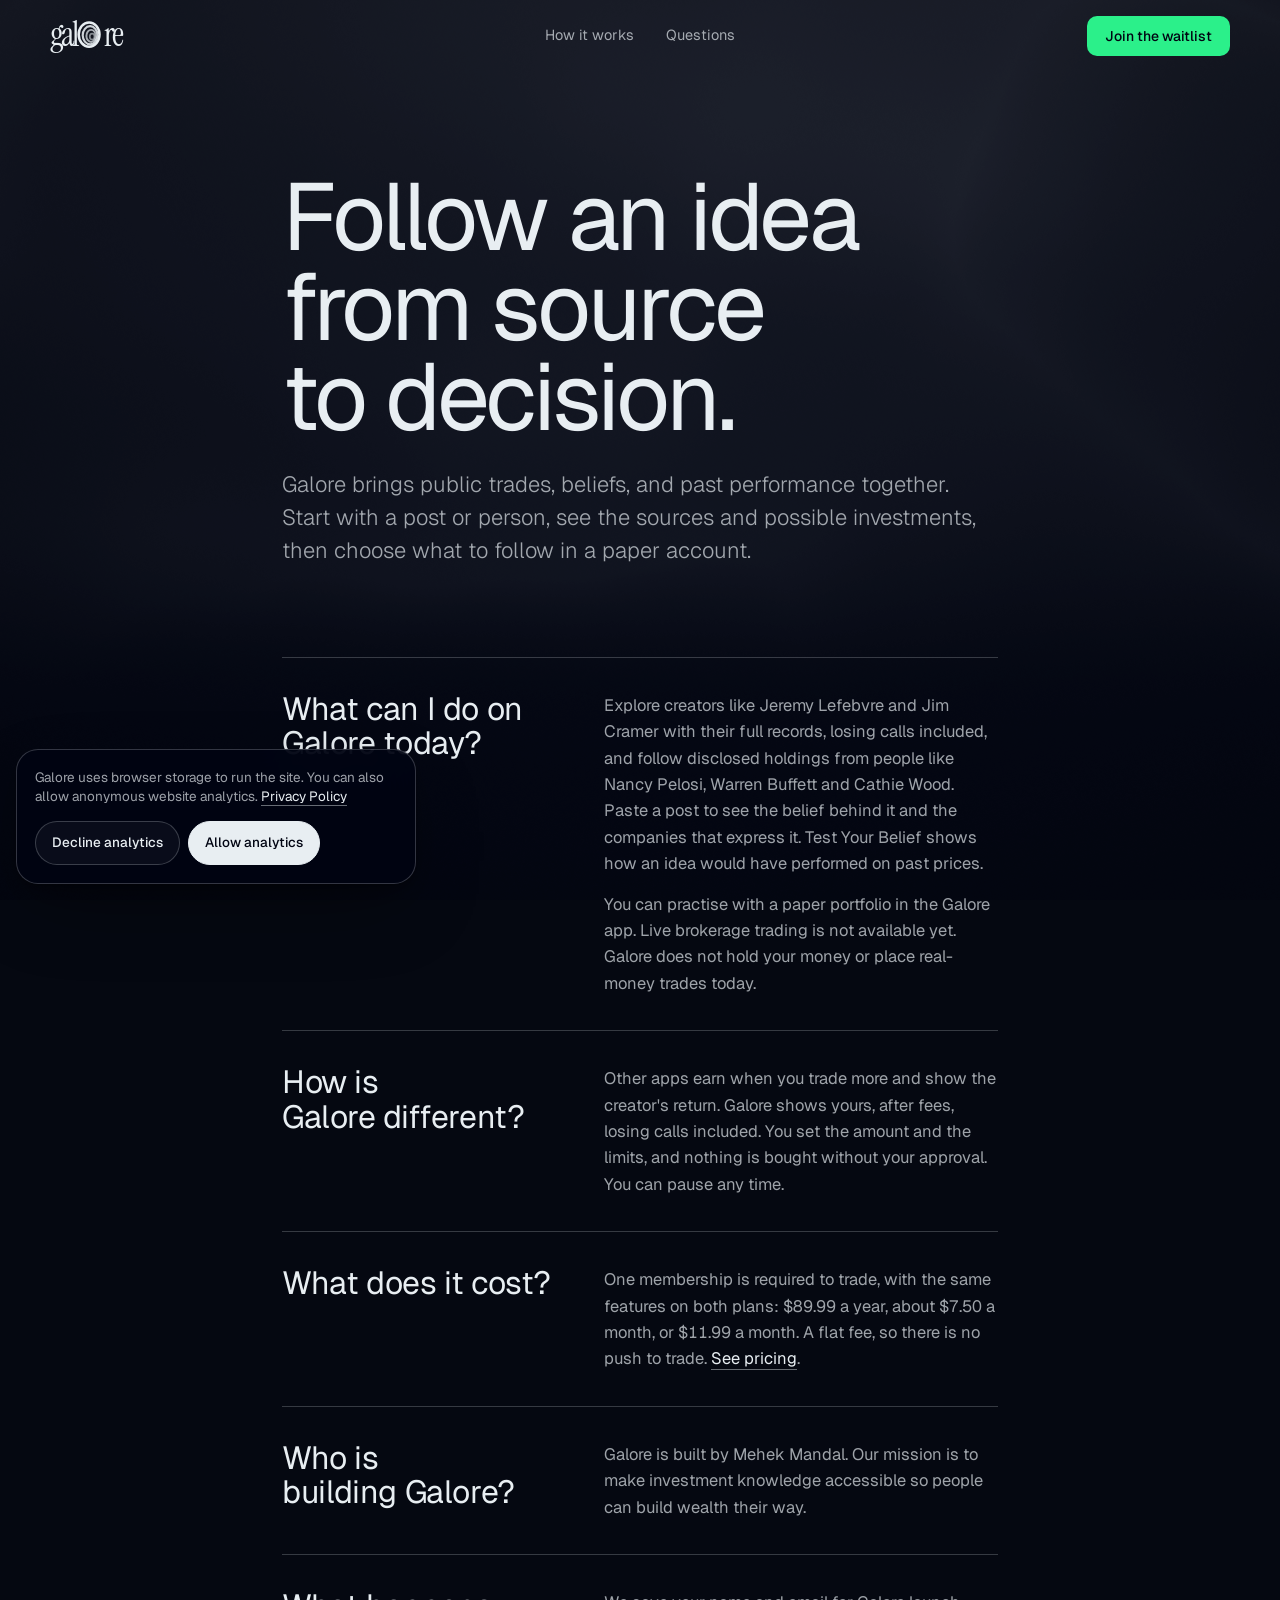
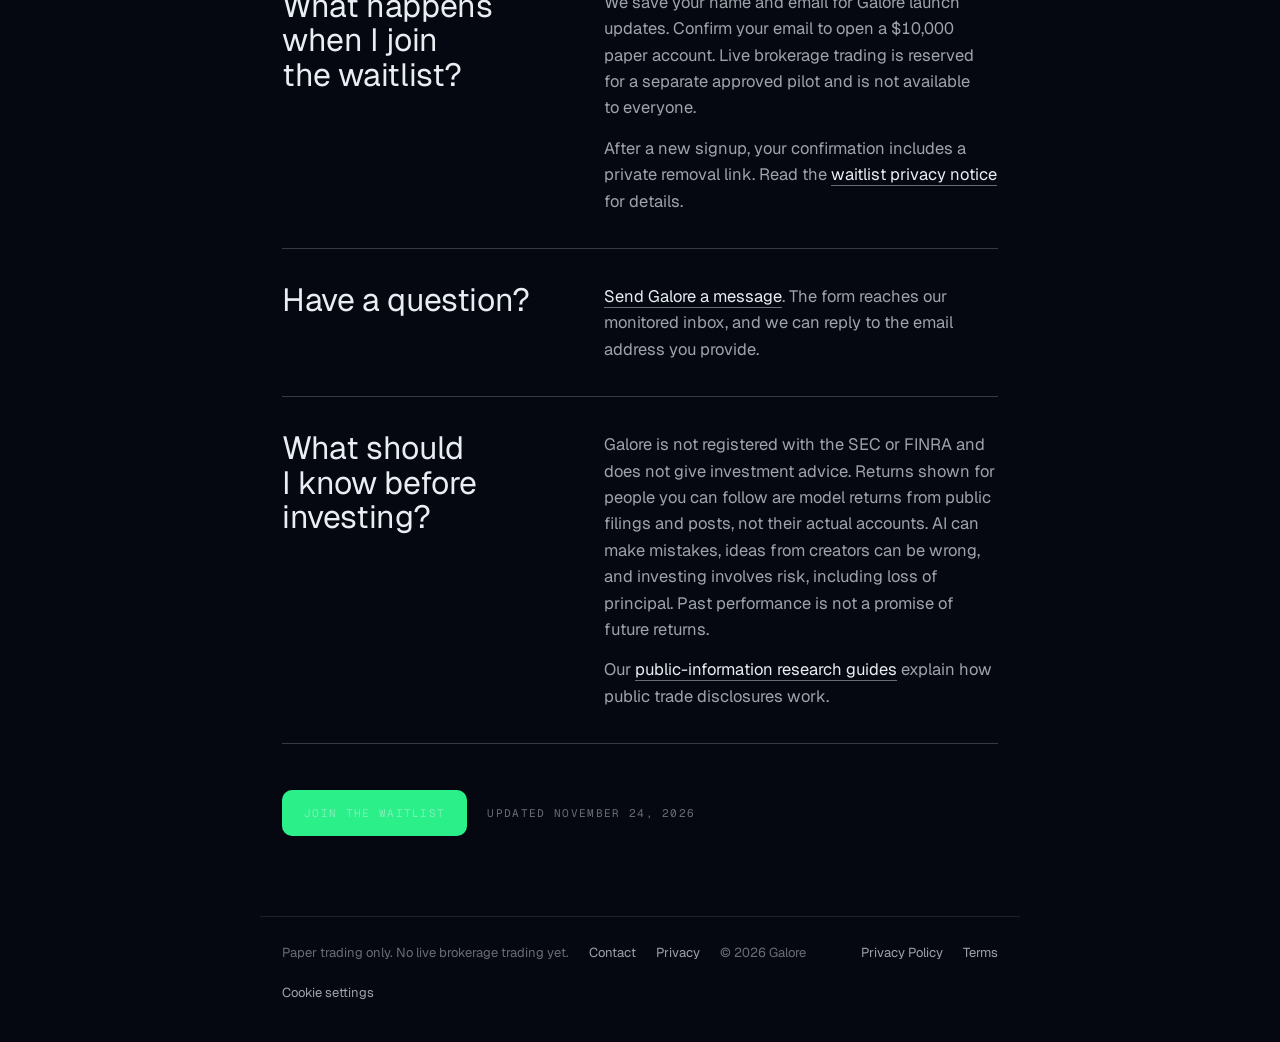
==== about.html @ df5e7f2d "Add isolated Galore design preview" ====
<!doctype html><html lang="en"><head><meta charset="utf-8"><meta name="viewport" content="width=device-width,initial-scale=1"><meta name="robots" content="index,follow">
<title>About Galore | Social investing on your own rules</title>
<meta name="description" content="Galore lets you follow creators, politicians and investors, turn a belief or any post into stock ideas, test it on past prices, and approve every trade yourself.">
<link rel="canonical" href="https://trygalore.com/about">
<link rel="icon" href="/favicon.ico" sizes="any">
<link rel="icon" type="image/svg+xml" href="/galore-favicon.svg">
<link rel="icon" type="image/png" sizes="192x192" href="/icon-192.png">
<link rel="apple-touch-icon" href="/apple-icon.png?v=2">
<meta property="og:type" content="website">
<meta property="og:site_name" content="Galore">
<meta property="og:title" content="About Galore | Social investing on your own rules">
<meta property="og:description" content="Galore lets you follow creators, politicians and investors, turn a belief or any post into stock ideas, test it on past prices, and approve every trade yourself.">
<meta property="og:url" content="https://trygalore.com/about">
<meta property="og:image" content="https://trygalore.com/landing/assets/galore-share-v3.jpg">
<meta property="og:image:width" content="1200">
<meta property="og:image:height" content="630">
<meta property="og:image:alt" content="Galore. Belief in. Trade out. Invest in what you believe. We keep watch.">
<meta property="og:video" content="https://trygalore.com/landing/assets/galore-share-ripple.mp4">
<meta property="og:video:secure_url" content="https://trygalore.com/landing/assets/galore-share-ripple.mp4">
<meta property="og:video:type" content="video/mp4">
<meta property="og:video:width" content="1200">
<meta property="og:video:height" content="630">
<meta name="twitter:card" content="summary_large_image">
<meta name="twitter:image" content="https://trygalore.com/landing/assets/galore-share-v3.jpg">
<link rel="stylesheet" href="/site/site.css">
<script src="/site/site.js" defer></script>
<link rel="preconnect" href="https://fonts.googleapis.com"><link rel="preconnect" href="https://fonts.gstatic.com" crossorigin>
<link href="https://fonts.googleapis.com/css2?family=Geist:wght@300;400;500;600&amp;family=Geist+Mono:wght@400;500&amp;family=Instrument+Serif:ital@0;1&amp;display=swap" rel="stylesheet">
<link rel="stylesheet" href="/landing/ripple/ripple.css?v=20261124friction5">
<style id="gk-style">@font-face{font-family:'Instrument Serif';src:url('/landing/ripple/shared/InstrumentSerif-Regular.ttf') format('truetype');font-display:swap}.gk-wordmark{font-family:'Instrument Serif',serif;letter-spacing:-.09em;display:inline-flex;align-items:baseline;line-height:1;white-space:nowrap}.gk-o{width:.79em;height:.95em;margin:0 .02em 0 .01em;transform:translateY(.16em);overflow:visible}</style>
</head>
<body class="sub">
<a class="skip" href="#main">Skip to content</a>
<header class="hd" data-header>
  <a class="hd-logo" href="/" aria-label="Galore home"><span data-galore-wordmark></span></a>
  <nav class="hd-nav" aria-label="Sections">
    <a href="/#how-it-works">How it works</a>
    <a href="/#questions">Questions</a>
  </nav>
  <div class="hd-cta">
    <a class="btn btn-go" href="/waitlist" data-sheet><span>Join the waitlist</span></a>
    <button class="hd-menu" type="button" aria-label="Section menu" aria-expanded="false" aria-controls="mnav"><i></i><i></i></button>
  </div>
</header>
<div class="mnav" id="mnav" hidden>
  <a href="/#how-it-works">How it works</a>
  <a href="/#questions">Questions</a>
  <a class="btn btn-go" href="/waitlist" data-sheet><span>Join the waitlist</span></a>
</div>
<main id="main" class="page" data-depth=".25">
  <h1>Follow an idea from source to decision.</h1>
  <p class="lead">Galore brings public trades, beliefs, and past performance together. Start with a post or person, see the sources and possible investments, then choose what to follow in a paper account.</p>
  <div class="qa" data-calm>
    <section class="rv"><h2>What can I do on Galore today?</h2><div class="prose">
      <p>Explore creators like Jeremy Lefebvre and Jim Cramer with their full records, losing calls included, and follow disclosed holdings from people like Nancy Pelosi, Warren Buffett and Cathie Wood. Paste a post to see the belief behind it and the companies that express it. Test Your Belief shows how an idea would have performed on past prices.</p>
      <p>You can practise with a paper portfolio in the Galore app. Live brokerage trading is not available yet. Galore does not hold your money or place real-money trades today.</p></div></section>
    <section class="rv"><h2>How is Galore different?</h2><div class="prose">
      <p>Other apps earn when you trade more and show the creator's return. Galore shows yours, after fees, losing calls included. You set the amount and the limits, and nothing is bought without your approval. You can pause any time.</p></div></section>
    <section class="rv"><h2>What does it cost?</h2><div class="prose">
      <p>One membership is required to trade, with the same features on both plans: $89.99 a year, about $7.50 a month, or $11.99 a month. A flat fee, so there is no push to trade. <a href="/pricing">See pricing</a>.</p></div></section>
    <section class="rv"><h2>Who is building Galore?</h2><div class="prose">
      <p>Galore is built by Mehek Mandal. Our mission is to make investment knowledge accessible so people can build wealth their way.</p></div></section>
    <section class="rv"><h2>What happens when I join the waitlist?</h2><div class="prose">
      <p>We save your name and email for Galore launch updates. Confirm your email to open a $10,000 paper account. Live brokerage trading is reserved for a separate approved pilot and is not available to everyone.</p>
      <p>After a new signup, your confirmation includes a private removal link. Read the <a href="/waitlist-privacy.html">waitlist privacy notice</a> for details.</p></div></section>
    <section class="rv"><h2>Have a question?</h2><div class="prose">
      <p><a href="/contact">Send Galore a message</a>. The form reaches our monitored inbox, and we can reply to the email address you provide.</p></div></section>
    <section class="rv"><h2>What should I know before investing?</h2><div class="prose">
      <p>Galore is not registered with the SEC or FINRA and does not give investment advice. Returns shown for people you can follow are model returns from public filings and posts, not their actual accounts. AI can make mistakes, ideas from creators can be wrong, and investing involves risk, including loss of principal. Past performance is not a promise of future returns.</p>
      <p>Our <a href="/learn/">public-information research guides</a> explain how public trade disclosures work.</p></div></section>
  </div>
  <div class="page-end rv"><a class="btn btn-go" href="/waitlist" data-sheet><span>Join the waitlist</span></a><span>Updated November 24, 2026</span></div>
</main>
<footer class="ft-mini">
  <span>Paper trading only. No live brokerage trading yet.</span>
  <a href="/contact">Contact</a><a href="/waitlist-privacy.html">Privacy</a>
  <span>&copy; 2026 Galore</span>
  <a class="sp" href="/privacy">Privacy Policy</a><a href="/terms">Terms</a><a class="site-preferences-link" href="/privacy#site-analytics" data-site-cookie-settings>Cookie settings</a>
</footer>
<section class="site-preferences" aria-label="Cookie preferences" data-site-preferences hidden>
  <p>Galore uses browser storage to run the site. You can also allow anonymous website analytics. <a href="/privacy#site-analytics">Privacy Policy</a></p>
  <div class="site-preferences-actions">
    <button type="button" data-site-analytics-choice="deny">Decline analytics</button>
    <button type="button" data-site-analytics-choice="allow">Allow analytics</button>
  </div>
</section>
<script src="/landing/ripple/shared/prices.js?v=20261118y"></script>
<script src="/landing/ripple/shared/galore-kit.js?v=20261118y"></script>
<script src="/landing/ripple/water.js?v=20261123calm"></script>
<script src="/landing/ripple/site.js?v=20261124friction5"></script>
</body>
</html>
---- site/site.css ----
.site-preferences, .site-mobile-cta, .site-standalone {
  font-family: "IBM Plex Sans", system-ui, sans-serif;
}
.site-preferences[hidden], .site-mobile-cta[hidden] { display: none; }
.site-preferences {
  position: fixed;
  z-index: 10000;
  inset: auto auto max(18px, env(safe-area-inset-bottom)) 18px;
  width: min(390px, calc(100% - 36px));
  box-sizing: border-box;
  padding: 16px;
  color: #f5f6f8;
  background: #131824;
  border: 1px solid rgba(255, 255, 255, .16);
  border-radius: 12px;
  box-shadow: 0 1px 2px rgba(0, 0, 0, .3), 0 2px 6px rgba(0, 0, 0, .25), 0 6px 18px -4px rgba(0, 0, 0, .3), 0 14px 44px -10px rgba(0, 0, 0, .45);
  font-size: 14px;
  line-height: 1.5;
}
.site-preferences p { margin: 0 0 12px; }
.site-preferences a { color: inherit; text-decoration: underline; }
.site-preferences-actions { display: flex; flex-wrap: wrap; gap: 8px; }
.site-preferences button, .site-mobile-cta, .site-standalone a.site-primary {
  border: 1px solid rgba(255, 255, 255, .24);
  border-radius: 7px;
  padding: 8px 14px;
  min-height: 44px;
  box-sizing: border-box;
  font: inherit;
  font-weight: 600;
  cursor: pointer;
  background: #202738;
  color: #fff;
}
.site-preferences :focus-visible, .site-mobile-cta:focus-visible, .site-standalone :focus-visible {
  outline: 2px solid #9ab9ff;
  outline-offset: 3px;
}
.site-mobile-cta { display: none; }
@media (max-width: 760px) {
  .site-mobile-cta {
    display: flex;
    position: fixed;
    z-index: 101;
    inset: auto 16px max(12px, env(safe-area-inset-bottom)) 16px;
    justify-content: center;
    align-items: center;
    text-align: center;
    text-decoration: none;
    background: #eaf0ff;
    color: #101728;
    border-color: #eaf0ff;
    box-shadow: 0 1px 2px rgba(0, 0, 0, .3), 0 2px 5px rgba(0, 0, 0, .25), 0 4px 12px -2px rgba(0, 0, 0, .3), 0 8px 24px -6px rgba(0, 0, 0, .4);
  }
  body:has(.site-preferences:not([hidden])) .site-mobile-cta { display: none; }
}
.site-standalone {
  color-scheme: dark;
  background: #070b15;
  color: #eef1f8;
  margin: 0 auto;
  max-width: 680px;
  padding: clamp(24px, 8vw, 88px) 22px 38px;
  font-size: 16px;
  line-height: 1.65;
}
.site-standalone h1 {
  font-size: clamp(38px, 8vw, 62px);
  line-height: 1.05;
  letter-spacing: -.045em;
  margin: 40px 0 18px;
}
.site-standalone h2 { margin: 32px 0 10px; }
.site-standalone a { color: #c4d5ff; }
.site-standalone a.site-primary { display: inline-flex; margin-top: 12px; text-decoration: none; align-items: center; }
.site-standalone footer { margin-top: 44px; display: flex; flex-wrap: wrap; gap: 14px; font-size: 14px; }
.site-preferences-link { color: inherit; }
.site-footer-links { display: flex; flex-wrap: wrap; gap: 8px 14px; font-size: 14px; }
.site-footer-links a { color: inherit; }
@media (max-width: 760px) {
  body.landing-home a.site-mobile-cta { color: #101728; }
}

/* 19 Nov 2026: labels are trimmed to cap height and baseline so they sit in the true middle of the
   button, and every button dips to .97 when pressed. */
.site-preferences button, .site-mobile-cta, .site-standalone a.site-primary { transition: transform .45s cubic-bezier(.3,1.4,.4,1); }
.site-preferences button:active, .site-mobile-cta:active, .site-standalone a.site-primary:active { transform: scale(.97); transition-duration: .12s; }
@supports (text-box-trim: trim-both) {
  .site-preferences button { text-box: trim-both cap alphabetic; }
  .site-standalone a.site-primary { display: inline-block; align-content: center; text-box: trim-both cap alphabetic; }
  @media (max-width: 760px) {
    .site-mobile-cta { display: block; align-content: center; text-box: trim-both cap alphabetic; }
  }
}
@media (prefers-reduced-motion: reduce) {
  .site-preferences button, .site-mobile-cta, .site-standalone a.site-primary { transition: none; }
  .site-preferences button:active, .site-mobile-cta:active, .site-standalone a.site-primary:active { transform: none; }
}
/* round 2: tabular numbers and balanced text in the banner too; a pressed button catches a thin top highlight */
.site-preferences *, .site-mobile-cta, .site-standalone * { font-variant-numeric: tabular-nums !important; }
.site-preferences p, .site-standalone p { text-wrap: pretty; }
.site-preferences button:active, .site-standalone a.site-primary:active { box-shadow: inset 0 1px 0 rgba(255, 255, 255, .22); }
---- landing/ripple/ripple.css ----
/* Galore / ripple direction. Deep, glassy, quiet. */
:root{
  /* three colours only: black #000412, ice white #E8EEF2, aurora green #2BF08A */
  --ink:#000412; --abyss:#000412;
  --foam:#E8EEF2; --mist:rgba(232,238,242,.68); --dim:rgba(232,238,242,.44); --faint:rgba(232,238,242,.2);
  --line:rgba(232,238,242,.11); --line2:rgba(232,238,242,.22);
  --lumen:#E8EEF2; --go:#2BF08A; --buy:#2BF08A; --short:#E8EEF2;
  --serif:'Geist',system-ui,-apple-system,'Segoe UI',sans-serif;
  --sans:'Geist',system-ui,-apple-system,'Segoe UI',sans-serif;
  --mono:'Geist Mono',ui-monospace,'SF Mono',Menlo,monospace;
  --ease:cubic-bezier(.2,.7,.1,1); --spring:cubic-bezier(.3,1.4,.4,1);
  --r:22px; --w:1180px;
}
*{box-sizing:border-box}
html{scroll-behavior:smooth;-webkit-text-size-adjust:100%;background:var(--abyss)}
body{margin:0;color:var(--foam);font:400 16px/1.5 var(--sans);-webkit-font-smoothing:antialiased;overflow-x:hidden;min-height:100vh;
  background:#000412}
img{max-width:100%;display:block}
a{color:inherit;text-decoration:none}
button{font:inherit;color:inherit;background:none;border:0;cursor:pointer;padding:0}
h1,h2,h3,p,ol,ul{margin:0;padding:0}
ol,ul{list-style:none}
i,em{font-style:normal}
::selection{background:rgba(232,238,242,.3)}
:focus-visible{outline:2px solid var(--lumen);outline-offset:3px;border-radius:8px}
.skip{position:absolute;left:-999px;top:8px;z-index:100;background:var(--foam);color:var(--ink);padding:10px 14px;border-radius:10px}
.skip:focus{left:8px}
.water{position:fixed;inset:0;width:100vw;height:100vh;height:100lvh;z-index:0;pointer-events:none;display:block}
main,.hd,.ft,.mnav{position:relative;z-index:2}
.up{color:var(--buy)} .dn{color:var(--short)}

/* buttons */
.btn{display:inline-flex;align-items:center;justify-content:center;gap:8px;height:46px;padding:0 22px;border-radius:999px;font:500 15px/1 var(--sans);letter-spacing:-.005em;white-space:nowrap;position:relative;isolation:isolate;transition:transform .5s var(--spring),background .3s var(--ease),box-shadow .4s var(--ease),border-color .3s var(--ease)}
.btn:active{transform:scale(.97)}
.btn-foam{background:var(--foam);color:#000412;box-shadow:0 10px 30px -14px rgba(232,238,242,.5)}
.btn-go{background:var(--go);color:#000412;box-shadow:0 10px 34px -10px rgba(43,240,138,.6)}
.btn-go:hover{box-shadow:0 0 0 6px rgba(43,240,138,.16),0 0 0 14px rgba(43,240,138,.06),0 14px 40px -10px rgba(43,240,138,.8)}
.btn-foam:hover{box-shadow:0 0 0 6px rgba(232,238,242,.12),0 0 0 14px rgba(232,238,242,.05),0 14px 34px -12px rgba(232,238,242,.7)}
.btn-ghost,.btn-line{border:1px solid var(--line2);color:var(--foam);background:rgba(232,238,242,.04);backdrop-filter:blur(8px);-webkit-backdrop-filter:blur(8px)}
.btn-ghost:hover,.btn-line:hover{border-color:rgba(232,238,242,.6);background:rgba(232,238,242,.1)}
.btn-line{height:38px;padding:0 16px;font-size:13.5px}
.lk{font:500 13.5px/1 var(--sans);color:var(--mist);display:inline-flex;align-items:center;gap:6px;transition:color .25s var(--ease)}
.lk::after{content:"";width:14px;height:8px;background:currentColor;-webkit-mask:url("data:image/svg+xml,%3Csvg xmlns='http://www.w3.org/2000/svg' viewBox='0 0 14 8'%3E%3Cpath d='M0 4h12M9 1l3 3-3 3' fill='none' stroke='%23000' stroke-width='1.3'/%3E%3C/svg%3E") center/contain no-repeat;mask:url("data:image/svg+xml,%3Csvg xmlns='http://www.w3.org/2000/svg' viewBox='0 0 14 8'%3E%3Cpath d='M0 4h12M9 1l3 3-3 3' fill='none' stroke='%23000' stroke-width='1.3'/%3E%3C/svg%3E") center/contain no-repeat;transition:transform .4s var(--spring)}
.lk:hover{color:var(--foam)} .lk:hover::after{transform:translateX(4px)}

/* wordmark: the ring O is a ripple */
.gk-wordmark{color:var(--foam)}
.gk-o ellipse{transform-box:fill-box;transform-origin:center;transition:opacity .3s var(--ease)}
a:hover .gk-o ellipse,.ft-logo:hover .gk-o ellipse{animation:tunnel 1.5s var(--ease) infinite}
.gk-o ellipse:nth-child(2){animation-delay:.12s!important}.gk-o ellipse:nth-child(3){animation-delay:.24s!important}.gk-o ellipse:nth-child(4){animation-delay:.36s!important}
@keyframes tunnel{0%,100%{transform:scale(1)}45%{transform:scale(.82)}}

/* header */
.hd{position:sticky;top:0;z-index:30;display:flex;align-items:center;justify-content:space-between;gap:20px;height:72px;padding:0 max(22px,calc((100vw - var(--w))/2));transition:background .4s var(--ease),backdrop-filter .4s var(--ease),border-color .4s var(--ease);border-bottom:1px solid transparent}
.hd.is-stuck{background:rgba(0,4,18,.62);backdrop-filter:blur(18px) saturate(1.3);-webkit-backdrop-filter:blur(18px) saturate(1.3);border-color:var(--line)}
.hd-logo{font-size:34px;line-height:1;display:flex;padding:4px 0 10px}
.hd-nav{display:flex;gap:4px;position:absolute;left:50%;transform:translateX(-50%)}
.hd-nav a{font:400 14.5px/1 var(--sans);color:var(--mist);padding:10px 14px;border-radius:999px;transition:color .25s var(--ease),background .25s var(--ease)}
.hd-nav a:hover,.hd-nav a.is-on{color:var(--foam);background:rgba(232,238,242,.08)}
.hd-cta{display:flex;align-items:center;gap:10px}
.hd .btn{height:40px;padding:0 18px;font-size:14px}
.hd-menu{display:none;width:40px;height:40px;border-radius:50%;border:1px solid var(--line2);position:relative}
.hd-menu i{position:absolute;left:12px;right:12px;height:1.5px;background:var(--foam);top:16px;transition:transform .4s var(--ease)}
.hd-menu i+i{top:23px}
.hd-menu[aria-expanded=true] i{transform:translateY(3.5px) rotate(45deg)}.hd-menu[aria-expanded=true] i+i{transform:translateY(-3.5px) rotate(-45deg)}
.mnav{position:fixed;z-index:29;inset:72px 12px auto;display:grid;gap:2px;padding:14px;border-radius:24px;background:rgba(0,4,18,.9);backdrop-filter:blur(24px);-webkit-backdrop-filter:blur(24px);border:1px solid var(--line2);transform-origin:calc(100% - 24px) -36px;animation:sheetIn .45s var(--ease)}
.mnav[hidden]{display:none}
.mnav a:not(.btn){font:400 30px/1.1 var(--serif);padding:14px 10px;border-bottom:1px solid var(--line)}
.mnav .btn{margin-top:14px}
@keyframes sheetIn{from{opacity:0;transform:translateY(-10px) scale(.97)}}

/* hero */
.hero{min-height:calc(100vh - 72px);min-height:calc(100svh - 72px);display:flex;flex-direction:column;align-items:center;padding:clamp(28px,7vh,74px) 22px 130px;position:relative}
.hero-in{width:100%;max-width:800px;text-align:center;display:flex;flex-direction:column;align-items:center}
.hero-h{font:400 clamp(54px,8.6vw,124px)/.92 var(--serif);letter-spacing:-.035em;text-wrap:balance}
.hero-h span{display:inline-block}
.hero-h .l2{font-style:normal;color:var(--foam)}
.hero-sub{font:300 clamp(17px,1.5vw,21px)/1.4 var(--sans);color:var(--mist);margin-top:20px;letter-spacing:-.005em}
.hero-btns{display:flex;gap:10px;margin-top:26px;flex-wrap:wrap;justify-content:center}
.hero-in>[data-console]{width:100%;margin-top:38px}
.hero-return{margin-top:14px;font:400 13.5px/1.4 var(--sans);color:var(--mist)}
.hero-return a{color:var(--foam);text-decoration:underline;text-underline-offset:3px;text-decoration-color:var(--line2);transition:text-decoration-color .25s var(--ease)}
.hero-return a:hover{text-decoration-color:var(--foam)}
.hero-watch{position:absolute;bottom:34px;left:50%;transform:translateX(-50%);display:flex;align-items:center;gap:11px;font:400 11px/1 var(--mono);letter-spacing:.16em;text-transform:uppercase;color:var(--dim);transition:opacity .4s var(--ease)}
.hero-watch i{width:24px;height:27px;flex:none;color:var(--foam);display:block}
@keyframes ping{0%{transform:scale(1);opacity:.9}70%,100%{transform:scale(4.4);opacity:0}}
.hero.is-open .hero-watch{opacity:0}
.intro .hero-h span,.intro .hero-sub,.intro .hero-btns,.intro .hero-in>[data-console]{animation:rise 1.2s var(--ease) both}
.intro .hero-h .l2{animation-delay:.14s}.intro .hero-sub{animation-delay:.3s}.intro .hero-btns{animation-delay:.4s}.intro .hero-in>[data-console]{animation-delay:.52s}
@keyframes rise{from{opacity:0;transform:translateY(26px);filter:blur(8px)}}

/* the try-it console */
.cx{width:100%;text-align:left;position:relative}
.cx-top{display:flex;align-items:center;justify-content:space-between;gap:12px;margin-bottom:10px;padding:0 6px}
.cx-label{font:400 11px/1 var(--mono);letter-spacing:.16em;text-transform:uppercase;color:var(--dim)}
.cx-tabs{display:inline-flex;position:relative;padding:4px;border-radius:999px;background:rgba(0,4,18,.5);border:1px solid var(--line);backdrop-filter:blur(14px);-webkit-backdrop-filter:blur(14px)}
.cx-tabs button{position:relative;z-index:1;height:32px;padding:0 15px;border-radius:999px;font:500 13.5px/1 var(--sans);color:var(--mist);transition:color .3s var(--ease)}
.cx-tabs button[aria-selected=true]{color:#000412}
.cx-ink{position:absolute;top:4px;left:0;height:32px;width:0;border-radius:999px;background:var(--foam);transition:transform .55s var(--spring),width .55s var(--spring);box-shadow:0 4px 18px -4px rgba(232,238,242,.6)}
.cx-bar{position:relative;display:flex;align-items:center;gap:10px;height:72px;padding:0 10px 0 24px;border-radius:26px;background:linear-gradient(180deg,rgba(16,20,34,.72),rgba(0,4,18,.78));border:1px solid var(--line2);backdrop-filter:blur(22px) saturate(1.4);-webkit-backdrop-filter:blur(22px) saturate(1.4);box-shadow:inset 0 1px 0 rgba(232,238,242,.12),0px 1px 2px 0px rgba(0,0,0,.24),0px 4px 10px -4px rgba(0,0,0,.22),0px 12px 32px -12px rgba(0,0,0,.26),0px 30px 80px -30px rgba(0,0,0,.40);transition:border-color .35s var(--ease),box-shadow .35s var(--ease)}
.cx-bar:focus-within{border-color:rgba(232,238,242,.62);box-shadow:inset 0 1px 0 rgba(232,238,242,.16),0 0 0 5px rgba(232,238,242,.08),0 0 0 12px rgba(232,238,242,.035),0px 1px 2px 0px rgba(0,0,0,.24),0px 4px 10px -4px rgba(0,0,0,.22),0px 12px 32px -12px rgba(0,0,0,.26),0px 30px 80px -30px rgba(0,0,0,.40)}
.cx-in{flex:1;min-width:0;height:100%;background:none;border:0;outline:0;color:var(--foam);font:400 clamp(17px,1.7vw,21px)/1 var(--sans);letter-spacing:-.01em;caret-color:var(--lumen)}
.cx-in::placeholder{color:var(--dim)}
.cx-go{flex:none;height:52px;padding:0 20px 0 22px;border-radius:16px;background:var(--foam);color:#000412;font:500 14.5px/1 var(--sans);display:inline-flex;align-items:center;gap:10px;transition:transform .5s var(--spring),box-shadow .35s var(--ease)}
.cx-go:hover{box-shadow:0 0 0 5px rgba(232,238,242,.14),0 0 26px rgba(232,238,242,.4)}
.cx-go:active{transform:scale(.97)}
.cx-go svg{width:16px;height:16px;transition:transform .45s var(--spring)}
.cx-go:hover svg{transform:translateX(3px)}
.cx-bar.cx-invalid,.cx-bar.cx-invalid:focus-within{border-color:#f47777;box-shadow:0 0 0 2px rgba(244,119,119,.25),0 12px 32px -12px rgba(0,0,0,.26)}
.cx-bar.cx-invalid .cx-in{color:#ffe6e6}
.cx-err{font:400 13px/1.3 var(--sans);color:#f47777;padding:8px 24px 0;min-height:0}
.cx-err:empty{display:none}
.cx-sug{position:absolute;z-index:5;left:0;right:0;top:calc(100% + 8px);padding:6px;border-radius:20px;background:rgba(0,4,18,.94);border:1px solid var(--line2);backdrop-filter:blur(22px);-webkit-backdrop-filter:blur(22px);box-shadow:0px 1px 2px 0px rgba(0,0,0,.24),0px 4px 8px -2px rgba(0,0,0,.22),0px 12px 28px -8px rgba(0,0,0,.26),0px 30px 70px -20px rgba(0,0,0,.40)}
.cx-sug[hidden]{display:none}
.cx-sug li{display:flex;align-items:center;gap:12px;padding:9px 10px;border-radius:14px;cursor:pointer}
.cx-sug li[aria-selected=true],.cx-sug li:hover{background:rgba(232,238,242,.09)}
.cx-sug b{font-weight:500;display:block;font-size:15px}.cx-sug i{color:var(--dim);font-size:13px}
.cx-chips{display:flex;flex-wrap:wrap;gap:7px;justify-content:center;align-items:center;margin:16px -90px 0}
.cx-chips .k{font:400 11px/1 var(--mono);letter-spacing:.16em;text-transform:uppercase;color:var(--dim);margin-right:4px}
.chip{height:32px;padding:0 13px;border-radius:999px;border:1px solid var(--line);background:rgba(0,4,18,.38);backdrop-filter:blur(8px);-webkit-backdrop-filter:blur(8px);font:400 13px/1 var(--sans);color:var(--mist);transition:border-color .3s var(--ease),color .3s var(--ease),background .3s var(--ease),transform .5s var(--spring);white-space:nowrap}
.chip:hover{border-color:rgba(232,238,242,.55);color:var(--foam);background:rgba(232,238,242,.08);transform:translateY(-2px)}
.av{flex:none;width:38px;height:38px;border-radius:50%;display:grid;place-items:center;font:500 12px/1 var(--mono);letter-spacing:.02em;color:var(--lumen);background:radial-gradient(circle at 50% 50%,transparent 42%,rgba(232,238,242,.16) 44%,transparent 47%,transparent 62%,rgba(232,238,242,.22) 64%,transparent 67%),rgba(232,238,242,.07);border:1px solid rgba(232,238,242,.4);object-fit:cover}
img.av{background:#E8EEF2}

/* panel: research, gate, result */
.cx-panel{margin-top:14px;border-radius:28px;position:relative;overflow:hidden;background:linear-gradient(180deg,rgba(16,20,34,.78),rgba(0,4,18,.86));border:1px solid var(--line2);backdrop-filter:blur(24px) saturate(1.3);-webkit-backdrop-filter:blur(24px) saturate(1.3);box-shadow:inset 0 1px 0 rgba(232,238,242,.1),0px 2px 4px 0px rgba(0,0,0,.27),0px 6px 14px -5px rgba(0,0,0,.25),0px 20px 48px -16px rgba(0,0,0,.29),0px 50px 120px -40px rgba(0,0,0,.45);animation:panelIn .8s var(--ease) both}
.cx-panel[hidden]{display:none}
@keyframes panelIn{from{opacity:0;transform:translateY(18px) scale(.97);filter:blur(6px)}}
.steps{display:grid;grid-template-columns:repeat(4,1fr);border-bottom:1px solid var(--line)}
.steps li{padding:15px 16px 14px;font:400 12.5px/1.25 var(--sans);color:var(--dim);display:flex;gap:9px;align-items:flex-start;position:relative;transition:color .4s var(--ease)}
.steps li+li{border-left:1px solid var(--line)}
.steps li::before{content:"";flex:none;width:14px;height:14px;margin-top:1px;border-radius:50%;border:1.2px solid var(--faint);transition:all .4s var(--ease)}
.steps li.on{color:var(--foam)}
.steps li.on::before{border-color:var(--lumen);border-top-color:transparent;animation:spin .8s linear infinite}
.steps li.done{color:var(--mist)}
.steps li.done::before{border-color:var(--lumen);background:var(--lumen) url("data:image/svg+xml,%3Csvg xmlns='http://www.w3.org/2000/svg' viewBox='0 0 14 14'%3E%3Cpath d='M3.6 7.2l2.3 2.3 4.5-4.8' fill='none' stroke='%2304202a' stroke-width='1.6'/%3E%3C/svg%3E") center/contain;animation:none}
.steps li::after{content:"";position:absolute;left:0;bottom:-1px;height:1px;width:100%;transform:scaleX(0);transform-origin:left;background:var(--lumen);transition:transform .55s linear}
.steps li.on::after,.steps li.done::after{transform:none}
@keyframes spin{to{transform:rotate(360deg)}}
.pv{position:relative}
.res{padding:26px 28px 24px}
.res-top{display:flex;justify-content:space-between;gap:20px;align-items:flex-start}
.k{font:400 11px/1 var(--mono);letter-spacing:.16em;text-transform:uppercase;color:var(--dim);display:block}
.res-belief{font:400 clamp(26px,3vw,36px)/1.08 var(--serif);letter-spacing:-.015em;margin-top:10px;text-wrap:balance;max-width:18em}
.res-hi{font:italic 400 19px/1.2 var(--serif);color:var(--lumen);white-space:nowrap;padding-top:2px}
.mets{display:grid;grid-template-columns:repeat(3,1fr);margin:22px 0 4px;border:1px solid var(--line);border-radius:18px;overflow:hidden}
.mets div{padding:14px 16px}.mets div+div{border-left:1px solid var(--line)}
.mets b{display:block;font:400 clamp(22px,2.6vw,30px)/1 var(--serif);margin-top:9px;letter-spacing:-.01em}
.res-grid{display:grid;grid-template-columns:1.05fr 1fr;gap:26px;margin-top:20px}
.hold li{display:grid;grid-template-columns:38px 1fr auto;gap:12px;align-items:center;padding:11px 0;border-top:1px solid var(--line)}
.hold li:first-child{border-top:0}
.hold .t{display:flex;align-items:center;gap:8px;font:500 15px/1 var(--sans)}
.hold .t i{font:400 13px/1 var(--sans);color:var(--dim)}
.hold p{font-size:13px;line-height:1.3;color:var(--mist);margin-top:5px}
.side{font:500 10.5px/1 var(--mono);letter-spacing:.1em;text-transform:uppercase;padding:4px 7px;border-radius:6px}
.side.buy{color:#000412;background:var(--foam)} .side.short{color:var(--foam);box-shadow:inset 0 0 0 1px var(--line2)}
.hold .r{font:500 14.5px/1 var(--mono);text-align:right}
.hold .r small{display:block;font:400 9.5px/1 var(--mono);letter-spacing:.08em;color:var(--dim);margin-top:5px;text-transform:uppercase}
.chart{position:relative;border-radius:18px;border:1px solid var(--line);background:rgba(0,4,18,.45);padding:16px 16px 10px;display:flex;flex-direction:column;min-width:0}
.chart-sum{display:flex;align-items:baseline;gap:10px;flex-wrap:wrap;margin-top:10px;font:400 14px/1.1 var(--sans);color:var(--mist)}
.chart-sum b{font:400 30px/1 var(--serif);color:var(--foam);letter-spacing:-.01em}
.chart-sum svg{width:22px;height:10px;color:var(--dim)}
.chart svg.plot{width:100%;height:auto;flex:1;min-height:150px;margin-top:10px;overflow:visible;touch-action:pan-y}
.plot .ln{fill:none;stroke-width:2;stroke-linejoin:round;stroke-linecap:round}
.plot .base{stroke:var(--faint);stroke-dasharray:2 5}
.plot text{font:400 17px var(--mono);fill:var(--dim);letter-spacing:.06em}
.plot .cur{opacity:0;transition:opacity .2s var(--ease)}.plot:hover .cur{opacity:1}
.chart-x{display:flex;justify-content:space-between;font:400 10px/1 var(--mono);letter-spacing:.08em;color:var(--dim);text-transform:uppercase;padding-top:6px}
.res-foot{display:flex;align-items:center;justify-content:space-between;gap:16px;margin-top:20px;flex-wrap:wrap}
.res-note{font-size:12.5px;line-height:1.4;color:var(--dim);max-width:30em}
.res-act{display:flex;gap:10px;align-items:center}
/* locked look */
.is-locked .res{pointer-events:none;user-select:none}
.bar{display:inline-block;height:.78em;border-radius:6px;vertical-align:middle;background:linear-gradient(90deg,rgba(232,238,242,.14),rgba(232,238,242,.3),rgba(232,238,242,.14));background-size:200% 100%;animation:shim 2.2s linear infinite;filter:blur(2.5px)}
@keyframes shim{to{background-position:-200% 0}}
.is-locked .hold li{opacity:0;transform:translateY(8px);transition:opacity .5s var(--ease),transform .6s var(--ease)}
.is-locked .hold li.in{opacity:1;transform:none}
.is-locked .plot{filter:blur(7px) saturate(.7);opacity:.75}
.is-locked .chart::after{content:"";position:absolute;inset:0;border-radius:inherit;background:linear-gradient(180deg,rgba(7,11,25,.2),rgba(7,11,25,.5));backdrop-filter:blur(3px);-webkit-backdrop-filter:blur(3px)}
.gate{position:absolute;inset:0;z-index:3;display:grid;place-items:center;padding:20px;background:radial-gradient(70% 62% at 50% 52%,rgba(0,4,18,.94),rgba(0,4,18,.6) 62%,rgba(0,4,18,.2));animation:gateIn .9s var(--ease) both}
@keyframes gateIn{from{opacity:0}}
.gate-card{text-align:center;max-width:400px;animation:rise 1s var(--ease) .1s both}
.gate-rings{width:64px;height:70px;margin:0 auto 16px;color:var(--go);filter:drop-shadow(0 0 14px rgba(43,240,138,.55))}
.gate-rings .gring,.hero-watch .gring{width:100%;height:100%;display:block;transform:none;margin:0;overflow:visible}
.gring ellipse{animation:tunnel2 1.8s var(--ease) infinite}
@keyframes tunnel2{0%,100%{transform:scale(1)}45%{transform:scale(.82)}}
.gate h3{font:400 clamp(30px,3.8vw,46px)/1.02 var(--serif);letter-spacing:-.02em;margin:8px 0 20px;text-wrap:balance}
.gate h3 em{font-style:italic}
.cx-panel.reveal .gate{animation:gateOut .7s var(--ease) both;pointer-events:none}
@keyframes gateOut{to{opacity:0;transform:scale(1.08);filter:blur(10px)}}
.pv-real{position:absolute;inset:0;z-index:2;clip-path:circle(0% at var(--cx,50%) var(--cy,50%));background:linear-gradient(180deg,rgb(14,18,32),rgb(2,6,20))}
.cx-panel.reveal .pv-real{animation:wipe 1.5s cubic-bezier(.3,.1,.2,1) .1s both}
@keyframes wipe{to{clip-path:circle(150% at var(--cx,50%) var(--cy,50%))}}
.pv-ring{position:absolute;z-index:4;left:var(--cx,50%);top:var(--cy,50%);width:10px;height:10px;margin:-5px;border-radius:50%;border:1.5px solid var(--go);box-shadow:0 0 30px 4px rgba(43,240,138,.45),inset 0 0 20px rgba(43,240,138,.35);opacity:0;pointer-events:none}
.cx-panel.reveal .pv-ring{animation:bigring 1.5s cubic-bezier(.3,.1,.2,1) .1s both}
@keyframes bigring{0%{opacity:1;transform:scale(1)}100%{opacity:0;transform:scale(230)}}
.res.fresh .hold li,.res.fresh .mets div,.res.fresh .res-belief,.res.fresh .chart,.res.fresh .res-foot{animation:rise .9s var(--ease) both}
.res.fresh .mets div:nth-child(2){animation-delay:.08s}.res.fresh .mets div:nth-child(3){animation-delay:.16s}
.res.fresh .hold li:nth-child(1){animation-delay:.2s}.res.fresh .hold li:nth-child(2){animation-delay:.28s}.res.fresh .hold li:nth-child(3){animation-delay:.36s}.res.fresh .hold li:nth-child(4){animation-delay:.44s}
.res.fresh .chart{animation-delay:.3s}.res.fresh .res-foot{animation-delay:.55s}
/* person preview */
.person{padding:28px;display:grid;grid-template-columns:auto 1fr;gap:18px 20px;align-items:center}
.person .av{width:64px;height:64px;font-size:17px}
.person h3{font:400 32px/1.05 var(--serif);letter-spacing:-.015em}
.person .role{color:var(--mist);font-size:14.5px;margin-top:4px}
.person-body{grid-column:1/-1}
.person-body>p{color:var(--mist);font-size:15px;max-width:34em}
.vs{display:grid;grid-template-columns:1fr 1fr;gap:12px;margin:18px 0 22px}
.vs div{border:1px solid var(--line);border-radius:16px;padding:14px 16px;background:rgba(0,4,18,.4)}
.vs b{display:block;font:400 30px/1 var(--serif);margin-top:10px}
.person-act{display:flex;gap:14px;align-items:center;flex-wrap:wrap}
.person-act .open{font:italic 400 19px/1.2 var(--serif);color:var(--lumen)}

/* sections */
.sec{max-width:var(--w);margin:0 auto;padding:clamp(80px,12vw,150px) 22px 0}
.sec-h{font:400 clamp(44px,6vw,84px)/.96 var(--serif);letter-spacing:-.03em;text-align:center;margin-bottom:clamp(36px,5vw,64px)}
.rv{opacity:1;transform:none;filter:none;transition:none}
.rv.in{opacity:1;transform:none;filter:none}

/* dashboard devices, afloat */
.devices{position:relative;max-width:1040px;margin:0 auto;perspective:1800px;padding-bottom:13%}
.laptop{width:86%;position:relative;transform-style:preserve-3d;transform:rotateX(calc(var(--ry,0)*1deg + 4deg)) rotateY(calc(var(--rx,0)*1deg));transition:transform .9s var(--ease);animation:bob 9s ease-in-out infinite}
.laptop-screen{border-radius:18px 18px 4px 4px;padding:8px 8px 10px;background:linear-gradient(180deg,#262b3a,#0b0f1e);border:1px solid rgba(232,238,242,.28);box-shadow:0 0 0 1px rgba(0,0,0,.6) inset,0px 2px 4px 0px rgba(0,0,0,.27),0px 7px 14px -4px rgba(0,0,0,.25),0px 24px 48px -12px rgba(0,0,0,.29),0px 60px 120px -30px rgba(0,0,0,.45),0 0 90px -20px rgba(232,238,242,.22)}
.shot{overflow:hidden;border-radius:0 0 3px 3px;aspect-ratio:1440/856;background:#000}
.laptop-screen img{width:100%;margin-top:-5.2%;aspect-ratio:1440/931}
.app-bar{display:flex;align-items:center;gap:26px;height:44px;padding:0 20px;background:#000;border-radius:11px 11px 0 0;border-bottom:1px solid rgba(232,238,242,.08)}
.app-logo{font-size:22px;transform:translateY(-3px)}
.app-tabs{display:flex;gap:22px;font:400 12.5px/1 var(--sans);color:rgba(232,238,242,.5)}
.app-tabs b{font-weight:500;color:#fff}
.app-dot{margin-left:auto;width:6px;height:6px;border-radius:50%;background:var(--lumen);box-shadow:0 0 8px var(--lumen)}
.laptop-base{height:13px;margin:0 -6%;border-radius:2px 2px 14px 14px;background:linear-gradient(180deg,#3a3f4d,#12162a 60%,#050919);border:1px solid rgba(232,238,242,.22);border-top-color:rgba(232,238,242,.5);position:relative}
.laptop-base::before{content:"";position:absolute;left:50%;top:0;width:13%;height:5px;transform:translateX(-50%);border-radius:0 0 8px 8px;background:#050919}
.laptop-base::after,.phone::after{content:"";position:absolute;left:4%;right:4%;top:100%;height:120px;background:linear-gradient(180deg,rgba(232,238,242,.16),transparent 70%);filter:blur(18px);transform:scaleY(.8);transform-origin:top;opacity:.8;pointer-events:none}
.phone{position:absolute;right:0;bottom:6%;width:21.5%;transform:translateZ(60px) rotateY(calc(var(--rx,0)*1.6deg)) rotateX(calc(var(--ry,0)*1.4deg));transition:transform .9s var(--ease);animation:bob 7s ease-in-out -2s infinite}
.phone-screen{border-radius:clamp(14px,2.6vw,30px);padding:clamp(3px,.55vw,7px);background:linear-gradient(160deg,#3a3f4d,#0b0f1e);border:1px solid rgba(232,238,242,.4);box-shadow:0px 1px 3px 0px rgba(0,0,0,.28),0px 5px 11px -2px rgba(0,0,0,.27),0px 16px 36px -8px rgba(0,0,0,.30),0px 40px 90px -20px rgba(0,0,0,.47),0 0 60px -14px rgba(232,238,242,.3)}
.phone-screen img{width:100%;aspect-ratio:1179/2256;object-fit:cover;object-position:top;background:#000412}
.phone-bar{display:flex;justify-content:space-between;align-items:center;background:#000412;border-radius:clamp(11px,2.1vw,24px) clamp(11px,2.1vw,24px) 0 0;padding:clamp(4px,.7vw,9px) clamp(8px,1.4vw,18px) 2px;font:600 clamp(6px,.95vw,11px)/1 var(--sans);color:#fff}
.phone-bar i{width:26%;height:clamp(5px,.9vw,11px);border-radius:99px;background:#070b1c;border:1px solid rgba(232,238,242,.12);margin-right:22%}
@keyframes bob{0%,100%{translate:0 0}50%{translate:0 -9px}}
.laptop-screen{position:relative}
.laptop::after{content:"";position:absolute;left:-6%;right:-6%;top:100%;height:46%;background:linear-gradient(180deg,rgba(232,238,242,.10),rgba(232,238,242,.02) 40%,transparent 75%);-webkit-mask:linear-gradient(90deg,transparent,#000 12%,#000 88%,transparent);mask:linear-gradient(90deg,transparent,#000 12%,#000 88%,transparent);transform:perspective(600px) rotateX(-38deg);transform-origin:top;pointer-events:none;filter:blur(2px)}
.dev-rings{position:absolute;left:8%;right:8%;bottom:0;height:16%;pointer-events:none}
.dev-rings i{position:absolute;left:50%;top:50%;width:70%;aspect-ratio:5/1;border-radius:50%;border:1px solid rgba(232,238,242,.35);translate:-50% -50%;animation:lap 6s linear infinite;opacity:0}
.dev-rings i:nth-child(2){animation-delay:2s}.dev-rings i:nth-child(3){animation-delay:4s}
@keyframes lap{0%{transform:scale(.55);opacity:0}15%{opacity:.8}100%{transform:scale(1.5);opacity:0}}

/* markets tape: things afloat */
.markets{padding:clamp(70px,9vw,120px) 0 0;position:relative;z-index:2}
.tape{overflow:hidden;-webkit-mask:linear-gradient(90deg,transparent,#000 9%,#000 91%,transparent);mask:linear-gradient(90deg,transparent,#000 9%,#000 91%,transparent);padding:14px 0}
.tape-track{display:flex;gap:12px;width:max-content;animation:tape 60s linear infinite}
.tape:hover .tape-track,.tape:focus-within .tape-track{animation-play-state:paused}
@keyframes tape{to{transform:translateX(-50%)}}
.mk{display:flex;align-items:center;gap:11px;height:58px;padding:0 18px 0 10px;border-radius:999px;border:1px solid var(--line);background:rgba(0,4,18,.5);backdrop-filter:blur(10px);-webkit-backdrop-filter:blur(10px);animation:float 5s ease-in-out infinite;animation-delay:calc(var(--i)*-.83s);transition:border-color .3s var(--ease),background .3s var(--ease)}
.mk:hover{border-color:rgba(232,238,242,.6);background:rgba(232,238,242,.09)}
@keyframes float{0%,100%{translate:0 -3px}50%{translate:0 4px}}
.mk-l{width:38px;height:38px;border-radius:50%;background:#E8EEF2;display:grid;place-items:center;overflow:hidden;flex:none;font:500 11px/1 var(--mono);color:var(--lumen)}
.mk-l.mono{background:rgba(232,238,242,.08);border:1px solid rgba(232,238,242,.4);color:var(--foam)}
.mk-l{color:#000412}
.mk-l img{width:74%;height:74%;object-fit:contain}
.mk b{font:500 15px/1 var(--sans);display:block}.mk i{font:400 11px/1 var(--mono);color:var(--dim);letter-spacing:.06em;display:block;margin-top:5px}
.mk em{font:500 13px/1 var(--mono);margin-left:6px}
/* feature cards */
.fgrid{display:grid;grid-template-columns:repeat(3,1fr);gap:16px}
.fc{position:relative;border-radius:var(--r);border:1px solid var(--line);background:linear-gradient(180deg,rgba(16,20,34,.6),rgba(0,4,18,.72));padding:24px 24px 22px;display:flex;flex-direction:column;min-height:446px;overflow:hidden;transition:border-color .5s var(--ease),transform 1.2s var(--ease),opacity 1s var(--ease),filter 1s var(--ease),box-shadow .5s var(--ease)}
.fc::before{content:"";position:absolute;inset:0;border-radius:inherit;pointer-events:none;background:repeating-radial-gradient(circle at var(--mx,50%) var(--my,-20%),rgba(232,238,242,.13) 0 1px,transparent 1px 26px),radial-gradient(360px circle at var(--mx,50%) var(--my,-20%),rgba(232,238,242,.09),transparent 65%);-webkit-mask:radial-gradient(300px circle at var(--mx,50%) var(--my,-20%),#000,transparent 72%);mask:radial-gradient(300px circle at var(--mx,50%) var(--my,-20%),#000,transparent 72%);opacity:0;transition:opacity .5s var(--ease)}
.fc>*{position:relative}
.fc:hover{border-color:rgba(232,238,242,.34);box-shadow:0 40px 90px -50px rgba(232,238,242,.35)}
.fc:hover::before{opacity:1}
.fc>header{display:flex;align-items:baseline;gap:12px;margin-bottom:20px}
.fc-n{font:400 11px/1 var(--mono);letter-spacing:.14em;color:var(--dim)}
.fc h3{font:400 30px/1 var(--serif);letter-spacing:-.015em}
.fc-body{flex:1;display:flex;flex-direction:column;position:relative}
.fc>.fc-foot{display:flex;align-items:center;justify-content:space-between;gap:12px;margin-top:20px;min-height:38px}
.cap{font:400 11px/1.4 var(--mono);letter-spacing:.06em;color:var(--dim)}
.rec{display:flex;align-items:center;gap:12px;padding:13px 10px;margin:0 -10px;border-radius:14px;transition:background .3s var(--ease)}
.rec:hover{background:rgba(232,238,242,.07)}
.rec+.rec{border-top:1px solid var(--line)}
.rec-n{flex:1;min-width:0}.rec-n b{display:block;font:500 15px/1.15 var(--sans)}.rec-n i{display:block;font-size:12.5px;line-height:1.25;color:var(--dim);margin-top:3px}
/* 1 records */
.fc-records .fc-body{justify-content:center;gap:6px}
.fc-records .rec{padding:20px 10px}.fc-records .av{width:44px;height:44px}.fc-records .rec-n b{font-size:16px}
.call{position:relative;font:500 11px/1 var(--mono);letter-spacing:.06em;text-transform:uppercase;padding:7px 9px;border-radius:9px;color:var(--mist);border:1px solid var(--line2);background:rgba(232,238,242,.05);white-space:nowrap}
.call em{color:var(--foam)}
.call::after{content:"";position:absolute;inset:-1px;border-radius:inherit;border:1px solid var(--foam);opacity:0}
.fc.play .rec .call{animation:callIn 1s var(--spring)}
.fc.play .rec .call::after{animation:callRing 1.4s var(--ease) both}
.fc.play .rec:nth-child(1) .call,.fc.play .rec:nth-child(1) .call::after{animation-delay:.3s}
.fc.play .rec:nth-child(2) .call,.fc.play .rec:nth-child(2) .call::after{animation-delay:1.1s}
.fc.play .rec:nth-child(3) .call,.fc.play .rec:nth-child(3) .call::after{animation-delay:1.9s}
@keyframes callIn{0%{transform:translateY(-12px) scale(.97);opacity:.2;border-color:var(--foam)}60%{border-color:var(--foam);color:var(--foam)}}
.fc-records .av{position:relative;overflow:visible}
.fc-records .av::after{content:"";position:absolute;inset:-1px;border-radius:50%;border:1px solid var(--foam);opacity:0}
.fc.play .rec .av::after{animation:ping2b 1.6s var(--ease) both}
.fc.play .rec:nth-child(1) .av::after{animation-delay:.3s}.fc.play .rec:nth-child(2) .av::after{animation-delay:1.1s}.fc.play .rec:nth-child(3) .av::after{animation-delay:1.9s}
@keyframes ping2b{0%{opacity:.9;transform:scale(1)}100%{opacity:0;transform:scale(4.2)}}
@keyframes callRing{0%{opacity:0}20%{opacity:.9;transform:scale(1)}100%{opacity:0;transform:scale(1.5,2.1)}}
/* 2 watchlist */
.fc-watch .fc-body{gap:12px;justify-content:center}
.ask{align-self:flex-end;max-width:92%;padding:11px 15px;border-radius:18px 18px 5px 18px;background:var(--foam);color:#000412;font:500 14.5px/1.3 var(--sans);min-height:41px}
.ask .caret{display:inline-block;width:1.5px;height:1em;background:#000412;vertical-align:-2px;margin-left:1px;animation:blink 1s steps(2) infinite}
@keyframes blink{50%{opacity:0}}
.ans{padding:14px 16px;border-radius:5px 18px 18px 18px;border:1px solid var(--line2);background:rgba(0,4,18,.45);display:grid;gap:9px;font-size:14.5px;line-height:1.4;color:var(--mist)}
.ans b{color:var(--foam);font-weight:500}
.quote{display:flex;align-items:center;gap:11px;padding:11px 14px;border-radius:16px;border:1px solid var(--line);background:rgba(0,4,18,.45)}
.quote img{border-radius:50%;background:#E8EEF2;width:30px;height:30px;object-fit:contain}
.q-t,.q-p{display:grid;gap:5px}.q-p{margin-left:auto;text-align:right}
.quote b{font:500 14.5px/1 var(--sans)}.quote i{font:400 11.5px/1 var(--mono);color:var(--dim)}.quote i.dn{color:var(--foam)}
.fc-watch .s1,.fc-watch .s2,.fc-watch .s3,.fc-watch .ans{transition:opacity .6s var(--ease),transform .7s var(--ease)}
.fc-watch.seq .ans,.fc-watch.seq .s1,.fc-watch.seq .s2,.fc-watch.seq .s3{opacity:0;transform:translateY(10px)}
.fc-watch.seq.t1 .ans,.fc-watch.seq.t1 .s1,.fc-watch.seq.t2 .s2,.fc-watch.seq.t3 .s3{opacity:1;transform:none}
.live{display:inline-flex;align-items:center;gap:10px;font:400 11px/1 var(--mono);letter-spacing:.16em;text-transform:uppercase;color:var(--dim)}
/* 3 follow */
.lb{position:relative;height:calc(var(--rh,58px)*5)}
.lb li{position:absolute;left:-10px;right:-10px;top:0;height:var(--rh,58px);transform:translateY(calc(var(--pos)*var(--rh,58px)));transition:transform 1.5s cubic-bezier(.5,0,.1,1)}
.lb li a{display:flex;align-items:center;gap:12px;height:100%;padding:0 10px;border-radius:14px;position:relative;transition:background .3s var(--ease)}
.lb li a:hover{background:rgba(232,238,242,.07)}
.lb li a::after{content:"";position:absolute;left:10px;bottom:3px;height:1.5px;border-radius:2px;width:calc(100% - 20px);transform:scaleX(var(--mag,0));transform-origin:left;background:linear-gradient(90deg,transparent,currentColor);opacity:.55;transition:transform 1.5s var(--ease)}
.lb li.pos a{color:var(--buy)} .lb li.neg a{color:var(--foam)}
.lb .rec-n b{color:var(--foam)}
.lb .ret{font:500 14px/1 var(--mono);text-align:right;white-space:nowrap}
.lb .ret small{display:block;font:400 9.5px/1 var(--mono);letter-spacing:.06em;color:var(--dim);margin-top:5px}
.lb .rec-n i{white-space:nowrap;overflow:hidden;text-overflow:ellipsis}
/* 4 post */
.post-top{display:grid;grid-template-columns:132px 1fr;gap:14px;align-items:stretch}
.thumb{position:relative;border-radius:14px;aspect-ratio:16/10;overflow:hidden;background:radial-gradient(circle at 30% 30%,rgba(232,238,242,.3),transparent 55%),radial-gradient(circle at 80% 90%,rgba(232,238,242,.14),transparent 60%),#070b1c;border:1px solid var(--line2);display:flex;align-items:flex-end;padding:8px}
.thumb-t{font:500 10.5px/1.2 var(--sans);position:relative}.thumb-t i{display:block;color:var(--mist);font-weight:400}
.pbtn{position:absolute;left:50%;top:40%;width:30px;height:30px;margin:-15px;border-radius:50%;background:rgba(232,238,242,.92)}
.pbtn::before{content:"";position:absolute;left:12.5px;top:9px;border:6px solid transparent;border-left:9px solid #000412;border-right:0}
.pbtn::after{content:"";position:absolute;inset:-1px;border-radius:50%;border:1px solid var(--foam);animation:ping 2.6s var(--ease) infinite}
.paste{border:1px dashed var(--line2);border-radius:14px;padding:10px 12px;display:flex;flex-direction:column;justify-content:space-between;gap:8px;font:400 12.5px/1 var(--sans);color:var(--mist)}
.soc{display:flex;gap:9px;flex-wrap:wrap}
.soc img{width:17px;height:17px;filter:brightness(0) invert(1);opacity:.45;transition:opacity .4s var(--ease),transform .5s var(--spring)}
.soc img.on{opacity:1;transform:translateY(-3px) scale(1.15)}
.flow{position:relative;margin-top:18px;padding-left:22px;display:grid;gap:14px}
.flow::before{content:"";position:absolute;left:4px;top:6px;bottom:10px;width:1px;background:var(--line2)}
/* the dot rides a full-height strip, so translateY percentages match the old top percentages and the move stays on the compositor */
.flow::after{content:"";position:absolute;left:1px;top:0;width:7px;height:100%;background:radial-gradient(circle at 3.5px 3.5px,var(--lumen) 3.5px,transparent 4px) no-repeat;filter:drop-shadow(0 0 6px var(--lumen));opacity:0;will-change:transform}
.fc.play .flow::after{animation:dropdown 4.2s var(--ease) both}
@keyframes dropdown{0%{transform:translateY(0);opacity:0}8%{opacity:1}30%{transform:translateY(3px)}50%{transform:translateY(36%)}75%,90%{transform:translateY(74%);opacity:1}100%{transform:translateY(74%);opacity:0}}
.flow li{position:relative}
.flow li::before{content:"";position:absolute;left:-22px;top:2px;width:9px;height:9px;border-radius:50%;border:1px solid var(--line2);background:#070b1c;transition:border-color .4s var(--ease),box-shadow .4s var(--ease)}
.flow p{font-size:14px;line-height:1.35;color:var(--foam);margin-top:6px}
.ideas{display:grid;gap:7px}
.ideas span{display:flex;align-items:center;gap:8px;font-size:13.5px;color:var(--mist)}
.ideas img{width:22px;height:22px;border-radius:50%;background:#E8EEF2;object-fit:contain}
.ideas b{font:500 12px/1 var(--mono);color:var(--foam)}
.fc-post .flow li{transition:opacity .7s var(--ease),transform .8s var(--ease)}
.fc-post.seq .flow li{opacity:.16;transform:translateX(6px)}
.fc-post.seq.t1 .s1,.fc-post.seq.t2 .s2,.fc-post.seq.t3 .s3{opacity:1;transform:none}
.fc-post.seq.t1 .s1::before,.fc-post.seq.t2 .s2::before,.fc-post.seq.t3 .s3::before{border-color:var(--lumen);box-shadow:0 0 0 4px rgba(232,238,242,.12)}
/* 5 practice */
.pr-belief{font:italic 400 22px/1.15 var(--serif);color:var(--mist)}
.pr-big{display:flex;align-items:baseline;gap:12px;margin:10px 0 8px}
.pr-big b{font:400 58px/1 var(--serif);letter-spacing:-.025em}
.pr-big span{font:500 15px/1 var(--mono)}
.tanks{position:relative;display:grid;grid-template-columns:1fr 1fr;gap:10px;flex:1;min-height:130px;margin-top:16px}
.tank{position:relative;border-radius:16px;border:1px solid var(--line2);overflow:hidden;background:rgba(0,4,18,.5)}
.tank-w{position:absolute;left:0;right:0;bottom:0;height:calc(18% + var(--lv)*70%);transform:translateY(100%);transition:transform 2.4s cubic-bezier(.2,.8,.2,1)}
.fc.play .tank-w{transform:none}
.tank-w::before{content:"";position:absolute;inset:8px 0 0;background:linear-gradient(180deg,rgba(43,240,138,.42),rgba(43,240,138,.08))}
.tank.alt .tank-w::before{background:linear-gradient(180deg,rgba(232,238,242,.2),rgba(232,238,242,.03))}
.tank-w i{position:absolute;left:0;top:0;width:200%;height:10px;background:rgba(43,240,138,.42);-webkit-mask:url("data:image/svg+xml,%3Csvg xmlns='http://www.w3.org/2000/svg' viewBox='0 0 120 10' preserveAspectRatio='none'%3E%3Cpath d='M0 5Q15 0 30 5T60 5T90 5T120 5V10H0Z'/%3E%3C/svg%3E") 0 0/120px 10px repeat-x;mask:url("data:image/svg+xml,%3Csvg xmlns='http://www.w3.org/2000/svg' viewBox='0 0 120 10' preserveAspectRatio='none'%3E%3Cpath d='M0 5Q15 0 30 5T60 5T90 5T120 5V10H0Z'/%3E%3C/svg%3E") 0 0/120px 10px repeat-x;animation:wave 3.4s linear infinite}
.tank.alt .tank-w i{background:rgba(232,238,242,.2);animation-duration:4.6s}
@keyframes wave{to{transform:translateX(-120px)}}
.tank-l{position:absolute;left:12px;right:12px;top:11px;display:grid;gap:6px}
.tank-l i{font:400 10.5px/1 var(--mono);letter-spacing:.08em;text-transform:uppercase;color:var(--mist)}
.tank-l b{font:400 24px/1 var(--serif)}
.tank-base{position:absolute;left:-2px;right:0;bottom:18%;border-bottom:1px dashed var(--faint);font:400 9.5px/1 var(--mono);letter-spacing:.08em;color:var(--dim);padding:0 0 4px 12px;pointer-events:none}
/* 6 portfolio */
.port-total{color:var(--lumen);font-style:italic;margin-left:4px}
.fc-port .fc-body{align-items:center;gap:16px}
.rings{width:min(54%,170px);overflow:visible}
.rings .rt{stroke:rgba(232,238,242,.09);stroke-width:9}
.rings .ra{stroke-width:9;stroke-dashoffset:100;transition:stroke-dashoffset 1.8s cubic-bezier(.3,.7,.1,1),stroke-width .3s var(--ease),opacity .3s var(--ease)}
.rings .a1{stroke:#E8EEF2;stroke-dasharray:40 100}.rings .a2{stroke:rgba(232,238,242,.6);stroke-dasharray:35 100;transition-delay:.15s}.rings .a3{stroke:rgba(232,238,242,.32);stroke-dasharray:25 100;transition-delay:.3s}
.fc.play .rings .ra{stroke-dashoffset:0}
.rings{animation:slowspin 50s linear infinite}
@keyframes slowspin{to{rotate:360deg}}
.fc-port[data-hi="1"] .ra:not(.a1),.fc-port[data-hi="2"] .ra:not(.a2),.fc-port[data-hi="3"] .ra:not(.a3){opacity:.25}
.alloc{width:100%}
.alloc li{display:grid;grid-template-columns:1fr auto 74px;gap:10px;align-items:center;padding:9px 0 9px 16px;border-top:1px solid var(--line);position:relative;cursor:default}
.alloc li::before{content:"";position:absolute;left:0;top:50%;width:7px;height:7px;margin-top:-3.5px;border-radius:50%;border:1.5px solid var(--c)}
.alloc .a1{--c:#E8EEF2}.alloc .a2{--c:rgba(232,238,242,.6)}.alloc .a3{--c:rgba(232,238,242,.32)}
.al-n b{font:500 14.5px/1 var(--sans)}.al-n i{font:400 11px/1 var(--mono);color:var(--dim);margin-left:8px}
.al-p{font:500 13px/1 var(--mono);color:var(--c)}.al-v{font:400 13px/1 var(--mono);text-align:right;color:var(--mist)}

/* faq */
.faq-list{max-width:780px;margin:0 auto;border-top:1px solid var(--line2)}
.faq details{border-bottom:1px solid var(--line2)}
.faq summary{list-style:none;cursor:pointer;display:flex;justify-content:space-between;align-items:center;gap:20px;padding:26px 4px;font:400 clamp(22px,2.6vw,30px)/1.12 var(--serif);letter-spacing:-.01em;transition:color .3s var(--ease)}
.faq summary::-webkit-details-marker{display:none}
.faq summary:hover{color:var(--lumen)}
.faq summary::after{content:"";flex:none;width:34px;height:34px;border-radius:50%;border:1px solid var(--line2);background:radial-gradient(circle,var(--lumen) 0 2.5px,transparent 3px);transition:box-shadow .6s var(--ease),border-color .3s var(--ease)}
.faq details[open] summary::after{border-color:var(--lumen);box-shadow:0 0 0 6px rgba(232,238,242,.1),0 0 0 13px rgba(232,238,242,.045)}
.faq details p{padding:0 60px 28px 4px;color:var(--mist);font-size:17px;line-height:1.55;max-width:38em}
.faq details[open] p{animation:rise .7s var(--ease) both}
.faq p a,.prose a{color:var(--foam);border-bottom:1px solid var(--dim);transition:color .25s var(--ease),border-color .25s var(--ease)}
.faq p a[data-sheet],.prose a[data-sheet]{color:var(--go);border-color:rgba(43,240,138,.5)}
.faq p a:hover,.prose a:hover{border-color:var(--foam)}

/* closing */
.closing{text-align:center;padding:clamp(110px,16vw,210px) 22px clamp(80px,10vw,130px);max-width:860px;margin:0 auto;position:relative;z-index:2}
.close-h{font:400 clamp(52px,8vw,112px)/.94 var(--serif);letter-spacing:-.035em;text-wrap:balance}
.close-h em{font-style:italic;color:var(--lumen)}
.close-sub{font:300 clamp(17px,1.6vw,21px)/1.4 var(--sans);color:var(--mist);margin:20px 0 28px}
.close-try{margin-top:56px}

/* footer */
.ft{max-width:var(--w);margin:0 auto;padding:40px 22px 34px;border-top:1px solid var(--line)}
.ft-top{display:flex;justify-content:space-between;align-items:flex-end;gap:20px;flex-wrap:wrap}
.ft-logo{font-size:clamp(84px,17vw,210px);line-height:.8;display:block;padding-bottom:.16em}
.ft-nav{display:flex;gap:26px;padding-bottom:22px}
.ft-nav a,.ft-bot a,.ft-bot button{color:var(--mist);font-size:14.5px;transition:color .25s var(--ease)}
.ft-nav a:hover,.ft-bot a:hover,.ft-bot button:hover{color:var(--lumen)}
.ft-legal{color:var(--dim);font-size:13.5px;margin-top:26px;max-width:46em}
.ft-bot{display:flex;gap:22px;flex-wrap:wrap;margin-top:18px;align-items:center}
.ft-bot a,.ft-bot button{font-size:13px;color:var(--dim)}
.ft-reset{margin-left:auto;font:400 11px/1 var(--mono)!important;letter-spacing:.08em;opacity:.7}

/* waitlist sheet */
.sheet-wrap{position:fixed;inset:0;z-index:60;display:flex;justify-content:flex-end;visibility:hidden;pointer-events:none}
.sheet-wrap.open{visibility:visible;pointer-events:auto}
.sheet-bg{position:absolute;inset:0;background:rgba(0,4,18,.5);opacity:0;transition:opacity .5s var(--ease);backdrop-filter:blur(3px);-webkit-backdrop-filter:blur(3px)}
.sheet-wrap.open .sheet-bg{opacity:1}
.sheet{position:relative;width:min(460px,100%);height:100%;overflow:auto;padding:30px 30px 26px;display:flex;flex-direction:column;background:linear-gradient(180deg,rgba(16,20,34,.9),rgba(0,4,18,.95));border-left:1px solid var(--line2);backdrop-filter:blur(30px) saturate(1.3);-webkit-backdrop-filter:blur(30px) saturate(1.3);transform:translateX(104%);transition:transform .75s var(--ease);box-shadow:-2px 0px 4px 0px rgba(0,0,0,.24),-7px 0px 14px -4px rgba(0,0,0,.22),-24px 0px 48px -12px rgba(0,0,0,.26),-60px 0px 120px -30px rgba(0,0,0,.40)}
.sheet-wrap.open .sheet{transform:none}
.sheet-x{position:absolute;right:20px;top:20px;width:38px;height:38px;border-radius:50%;border:1px solid var(--line2);display:grid;place-items:center;transition:border-color .3s var(--ease),transform .5s var(--spring)}
.sheet-x:hover{border-color:var(--lumen);transform:rotate(90deg)}
.sheet-x::before,.sheet-x::after{content:"";position:absolute;width:13px;height:1.4px;background:var(--foam);transform:rotate(45deg)}.sheet-x::after{transform:rotate(-45deg)}
.sheet-logo{font-size:30px}
.sheet h2{font:400 clamp(40px,6vw,54px)/.98 var(--serif);letter-spacing:-.03em;margin:34px 0 8px}
.sheet-ctx{font:400 12px/1.3 var(--mono);letter-spacing:.08em;color:var(--lumen);min-height:16px;text-transform:uppercase}
.wl-form{display:grid;grid-template-columns:1fr 1fr;gap:12px;margin-top:22px}
.fld{display:grid;gap:7px}.fld.w2{grid-column:1/-1}
.fld span{font:400 12.5px/1 var(--sans);color:var(--mist)}
.fld input,.fld textarea{width:100%;height:50px;padding:0 15px;border-radius:14px;border:1px solid var(--line2);background:rgba(0,4,18,.5);color:var(--foam);font:400 16px/1.3 var(--sans);outline:0;transition:border-color .3s var(--ease),box-shadow .3s var(--ease)}
.fld textarea{height:140px;padding:13px 15px;resize:vertical}
.fld input:focus,.fld textarea:focus{border-color:var(--lumen);box-shadow:0 0 0 5px rgba(232,238,242,.09),0 0 0 11px rgba(232,238,242,.04)}
.wl-form .btn{grid-column:1/-1;height:52px;margin-top:6px}
.wl-err{grid-column:1/-1;color:var(--short);font-size:13.5px;min-height:0}.wl-err:empty{display:none}
.wl-progress{margin:12px 0 0;color:var(--mist);font:500 14px/1.4 var(--sans)}
.sheet.done .wl-progress{display:none}
.wl-note{font-size:12.5px;color:var(--dim);margin-top:14px}.wl-note a{border-bottom:1px solid var(--line2);color:var(--mist)}
.wl-tick{margin-top:auto;padding-top:28px;font:400 11px/1 var(--mono);letter-spacing:.16em;color:var(--dim)}
.wl-done{display:none;text-align:left}
.sheet.done .wl-form,.sheet.done .wl-note,.sheet.done .wl-join{display:none}
.sheet.done .wl-done{display:block;animation:rise .9s var(--ease) both}
.wl-done .gate-rings{margin:40px 0 4px}
.wl-done p{font:italic 400 24px/1.2 var(--serif);color:var(--mist);margin:6px 0 26px}
.wl-page{min-height:calc(100vh - 72px);display:grid;place-items:center;padding:30px 22px 80px}
.wl-page .sheet{transform:none;height:auto;width:min(480px,100%);border:1px solid var(--line2);border-radius:30px;box-shadow:0px 2px 4px 0px rgba(0,0,0,.27),0px 7px 17px -5px rgba(0,0,0,.25),0px 24px 56px -16px rgba(0,0,0,.29),0px 60px 140px -40px rgba(0,0,0,.45)}
.wl-page .sheet-x{display:none}

/* cookie banner */
.ck{position:fixed;z-index:50;left:16px;bottom:16px;max-width:400px;padding:18px;border-radius:22px;background:rgba(0,4,18,.9);border:1px solid var(--line2);backdrop-filter:blur(24px);-webkit-backdrop-filter:blur(24px);box-shadow:0px 1px 2px 0px rgba(0,0,0,.24),0px 4px 10px -2px rgba(0,0,0,.22),0px 12px 32px -8px rgba(0,0,0,.26),0px 30px 80px -20px rgba(0,0,0,.40);animation:rise .9s var(--ease) 1.4s both}
.ck p{font-size:13.5px;line-height:1.45;color:var(--mist)}
.ck div{display:flex;gap:8px;margin-top:14px}
.ck .btn{height:36px;padding:0 14px;font-size:13px}

/* subpages */
.page{max-width:760px;margin:0 auto;padding:clamp(40px,8vw,100px) 22px 80px;position:relative;z-index:2}
.eyebrow{font:400 11px/1 var(--mono);letter-spacing:.2em;text-transform:uppercase;color:var(--lumen);margin-bottom:18px;display:block}
.page h1{font:400 clamp(48px,7.4vw,96px)/.95 var(--serif);letter-spacing:-.035em;text-wrap:balance}
.page .lead{font:300 clamp(18px,1.9vw,22px)/1.5 var(--sans);color:var(--mist);margin-top:26px;max-width:32em}
.qa{margin-top:clamp(50px,8vw,90px);border-top:1px solid var(--line2)}
.qa section{display:grid;grid-template-columns:minmax(0,5fr) minmax(0,7fr);gap:10px 40px;padding:34px 0;border-bottom:1px solid var(--line2)}
.qa h2{font:400 clamp(25px,2.8vw,32px)/1.08 var(--serif);letter-spacing:-.012em;text-wrap:balance}
.prose{display:grid;gap:14px;color:var(--mist);font-size:16.5px;line-height:1.6}
.page-end{margin-top:46px;display:flex;align-items:center;gap:20px;flex-wrap:wrap}
.page-end span{font:400 11px/1 var(--mono);letter-spacing:.12em;text-transform:uppercase;color:var(--dim)}
.ft-mini{max-width:760px;margin:0 auto;padding:26px 22px 40px;border-top:1px solid var(--line);display:flex;gap:20px;flex-wrap:wrap;align-items:center;font-size:13px;color:var(--dim);position:relative;z-index:2}
.ft-mini a,.ft-mini button{color:var(--mist);font-size:13px}.ft-mini a:hover,.ft-mini button:hover{color:var(--lumen)}
.ft-mini .sp{margin-left:auto}
.back{display:inline-flex;align-items:center;gap:8px;color:var(--mist);font-size:14.5px}
.back::before{content:"";width:14px;height:8px;background:currentColor;-webkit-mask:url("data:image/svg+xml,%3Csvg xmlns='http://www.w3.org/2000/svg' viewBox='0 0 14 8'%3E%3Cpath d='M14 4H2M5 1L2 4l3 3' fill='none' stroke='%23000' stroke-width='1.3'/%3E%3C/svg%3E") center/contain no-repeat;mask:url("data:image/svg+xml,%3Csvg xmlns='http://www.w3.org/2000/svg' viewBox='0 0 14 8'%3E%3Cpath d='M14 4H2M5 1L2 4l3 3' fill='none' stroke='%23000' stroke-width='1.3'/%3E%3C/svg%3E") center/contain no-repeat}
.back:hover{color:var(--lumen)}
.ct-form{display:grid;grid-template-columns:1fr 1fr;gap:14px;margin-top:40px;padding:26px;border-radius:26px;border:1px solid var(--line2);background:linear-gradient(180deg,rgba(16,20,34,.6),rgba(0,4,18,.74));backdrop-filter:blur(18px);-webkit-backdrop-filter:blur(18px)}
.ct-form .hp{position:absolute;left:-9999px}
.ct-form .wl-note{grid-column:1/-1;margin:0}
.ct-form .btn{justify-self:start}
.ct-ok{grid-column:1/-1;font:italic 400 24px/1.2 var(--serif);color:var(--lumen)}

@media (max-width:1000px){
  .fgrid{grid-template-columns:repeat(2,1fr)}
  .cx-chips{margin-left:0;margin-right:0}
}
@media (max-width:760px){
  .hd{height:64px;padding:0 16px}.hd-nav{display:none}.hd-menu{display:block}.hd-logo{font-size:30px}
  .hd .btn{height:38px;padding:0 14px;font-size:13.5px}
  .mnav{top:68px}
  .hero{padding:26px 16px 96px;min-height:calc(100svh - 64px)}
  .hero-h{font-size:clamp(52px,15.5vw,72px)}
  .hero-btns{margin-top:22px}.hero-in>[data-console]{margin-top:28px}
  .cx-top{flex-direction:column;align-items:stretch;gap:10px;padding:0}
  .cx-label{text-align:center}
  .cx-tabs{display:grid;grid-template-columns:repeat(4,auto);justify-content:space-between}
  .cx-tabs button{padding:0 11px;font-size:13px}
  .cx-bar{height:62px;padding:0 7px 0 18px;border-radius:22px}
  .cx-go{width:48px;height:48px;padding:0;justify-content:center;border-radius:15px}.cx-go span{display:none}
  .cx-chips{flex-wrap:nowrap;justify-content:flex-start;overflow-x:auto;margin:14px -16px 0;-webkit-mask:linear-gradient(90deg,transparent,#000 16px,#000 calc(100% - 28px),transparent);mask:linear-gradient(90deg,transparent,#000 16px,#000 calc(100% - 28px),transparent);padding:0 16px 4px;scrollbar-width:none}
  .cx-chips::-webkit-scrollbar{display:none}
  .cx-panel{border-radius:22px}
  .steps{grid-template-columns:1fr 1fr}.steps li{padding:11px 12px;font-size:12px}.steps li:nth-child(3){border-left:0}.steps li:nth-child(n+3){border-top:1px solid var(--line)}
  .res{padding:20px 16px 18px}.res-top{flex-direction:column-reverse;gap:10px}
  .res-grid{grid-template-columns:1fr;gap:16px}
  .mets div{padding:11px 10px}.mets .k{font-size:9px;letter-spacing:.1em}
  .person{padding:20px 16px}.vs b{font-size:24px}
  .fgrid{grid-template-columns:1fr}
  .fc{min-height:0;padding:20px 18px}
  .fc-records .fc-body{gap:0}
  .tanks{min-height:150px}
  .devices{padding-bottom:20%}.laptop{width:100%}.phone{width:27%;right:-2%;bottom:2%}
  .app-bar{height:20px;gap:10px;padding:0 8px;border-radius:7px 7px 0 0}.app-logo{font-size:11px;transform:translateY(-1px)}.app-tabs{font-size:6.5px;gap:8px}
  .laptop-screen{padding:5px;border-radius:12px 12px 3px 3px}.laptop-base{height:8px}
  .faq details p{padding-right:10px;font-size:16px}
  .sheet-wrap{align-items:flex-end}
  .sheet{width:100%;height:auto;max-height:94svh;border-left:0;border-top:1px solid var(--line2);border-radius:28px 28px 0 0;transform:translateY(104%);padding:26px 20px 22px}
  .sheet h2{margin-top:22px}
  .wl-page .sheet{border-radius:26px}
  .ck{left:10px;right:10px;bottom:10px;max-width:none}
  .qa section{grid-template-columns:1fr}
  .ct-form{grid-template-columns:1fr;padding:18px}.ct-form .fld{grid-column:1/-1}
  .ft-nav{padding-bottom:0}.ft-reset{margin-left:0}
}
@media (prefers-reduced-motion:reduce){
  *,*::before,*::after{animation:none!important;transition-duration:.01ms!important}
  html{scroll-behavior:auto}
  .rv{opacity:1;transform:none;filter:none}
  .pv-real{clip-path:none}.tank-w{transform:none}.rings .ra{stroke-dashoffset:0}
  .tape{overflow-x:auto}
}

/* ---- colour in motion: only black, ice white and aurora green ---- */
/* Interaction states: keep the sheet visible until its exit finishes. */
.sheet-wrap{transition:visibility 0s linear .42s}
.sheet-wrap.open{transition-delay:0s}
.sheet{transition-duration:.42s;transition-timing-function:cubic-bezier(.22,1,.36,1)}
.sheet-bg{transition-duration:.32s}
.wl-form[aria-busy=true] .btn-go::before{
  content:"";width:15px;height:15px;border:2px solid rgba(0,4,18,.25);
  border-top-color:#000412;border-radius:50%;animation:wl-spin .7s linear infinite
}
@keyframes wl-spin{to{transform:rotate(360deg)}}
.faq details{interpolate-size:allow-keywords}
.faq details::details-content{
  height:0;opacity:0;overflow:hidden;
  transition:height .28s var(--ease),opacity .2s var(--ease)
}
.faq details[open]::details-content{height:auto;opacity:1}
@media(prefers-reduced-motion:reduce){
  .sheet-wrap{transition-delay:0s}
  .wl-form[aria-busy=true] .btn-go::before{animation:none;border-color:#000412}
  .faq details::details-content{transition:none}
}
@property --ga{syntax:"<angle>";inherits:false;initial-value:0deg}
.btn-go{background:linear-gradient(100deg,#2BF08A,#8af7bf 45%,#2BF08A 90%);background-size:220% 100%;animation:sheen 5s linear infinite,breathe 3.6s ease-in-out infinite}
@keyframes sheen{to{background-position:-220% 0}}
@keyframes breathe{50%{box-shadow:0 0 0 5px rgba(43,240,138,.10),0 0 44px -4px rgba(43,240,138,.75)}}
.hero-h .l2{background-size:240% 100%;animation:sheen2 9s linear infinite}
@keyframes sheen2{to{background-position:-240% 0}}
.up{text-shadow:0 0 18px rgba(43,240,138,.45)}
.gedge,.cx-bar,.cx-panel,.sheet,.ct-form{--e1:rgba(43,240,138,.75);--e2:rgba(232,238,242,.42)}
.gedge::after,.cx-bar::after,.cx-panel::after,.wl-page .sheet::after,.ct-form::after{content:"";position:absolute;inset:0;border-radius:inherit;padding:1px;pointer-events:none;z-index:6;background:conic-gradient(from var(--ga),transparent 0 8%,var(--e1) 16%,var(--e2) 26%,transparent 40% 58%,var(--e2) 70%,transparent 84%);-webkit-mask:linear-gradient(#000 0 0) content-box,linear-gradient(#000 0 0);-webkit-mask-composite:xor;mask:linear-gradient(#000 0 0) content-box exclude,linear-gradient(#000 0 0);animation:edge 9s linear infinite}
@keyframes edge{to{--ga:360deg}}
.ct-form{position:relative}
.cx-bar::after{--e1:rgba(232,238,242,.7)}
.cx-bar:focus-within::after,.cx-panel:not(.is-locked)::after{--e1:rgba(43,240,138,.8)}
.fc-practice.gedge{background:linear-gradient(180deg,rgba(16,20,34,.6),rgba(0,4,18,.72)),radial-gradient(120% 60% at 20% 100%,rgba(43,240,138,.10),transparent 60%)}
.mets b.up,.pr-big .up,.chart-sum b{transition:text-shadow .4s var(--ease)}
.sec-h,.close-h{background:linear-gradient(180deg,#E8EEF2 30%,rgba(232,238,242,.58));-webkit-background-clip:text;background-clip:text;color:transparent}
.close-h em{color:transparent;background:linear-gradient(100deg,#E8EEF2,rgba(232,238,242,.5) 50%,#E8EEF2);background-size:240% 100%;-webkit-background-clip:text;background-clip:text;animation:sheen2 9s linear infinite}
.closing::before{content:"";position:absolute;left:50%;top:38%;width:min(900px,120vw);height:520px;translate:-50% -50%;background:radial-gradient(closest-side,rgba(43,240,138,.07),transparent);pointer-events:none;animation:drift 14s ease-in-out infinite}
@keyframes drift{50%{transform:translate(6%,8%) scale(1.15)}}
.closing>*{position:relative}
/* card-local ripple, confined to the card */
.fc-rip{position:absolute;z-index:0;width:10px;height:10px;margin:-5px;border-radius:50%;border:1px solid rgba(232,238,242,.5);pointer-events:none;animation:fcrip 1.5s var(--ease) forwards;box-shadow:0 0 0 14px rgba(232,238,242,.03),inset 0 0 8px rgba(232,238,242,.2)}
.fc-rip.big{animation-duration:1.9s;border-color:rgba(232,238,242,.8)}
@keyframes fcrip{to{transform:scale(34);opacity:0;border-width:.05px}}
/* dashboard scan */
.scan-leg{display:flex;justify-content:center;margin:-22px 0 34px}
.scan-leg .cx-tabs button[aria-pressed=true]{color:#000412}
.app-tabs span{transition:color .4s var(--ease)}.app-tabs span.on{color:#E8EEF2;font-weight:500}
.shot,.pshot{position:relative;overflow:hidden}
.pshot{border-radius:0 0 clamp(11px,2.1vw,24px) clamp(11px,2.1vw,24px)}
.hl{position:absolute;z-index:3;left:0;top:0;transform:translate(1%,1.5%);width:98%;height:97%;border-radius:10px;border:1px solid rgba(232,238,242,.85);box-shadow:0 0 0 2000px rgba(0,4,18,.5),0 0 24px rgba(232,238,242,.28),inset 0 0 26px rgba(232,238,242,.07);pointer-events:none;opacity:0;transition:transform .85s var(--ease),width .85s var(--ease),height .85s var(--ease),opacity .6s var(--ease)}
.scan .hl{opacity:1}
.hl b{position:absolute;right:8px;top:8px;font:500 10px/1 var(--mono);letter-spacing:.12em;text-transform:uppercase;background:var(--foam);color:#000412;padding:5px 7px;border-radius:6px;white-space:nowrap}
.hl i{position:absolute;right:12px;bottom:12px;width:10px;height:10px;border-radius:50%;background:var(--foam);box-shadow:0 0 10px var(--foam)}
.hl i::before,.hl i::after{content:"";position:absolute;inset:-1px;border-radius:50%;border:1px solid var(--foam);opacity:0}
.hl.land i::before{animation:ping2b 1.5s var(--ease) .75s both}.hl.land i::after{animation:ping2b 1.5s var(--ease) 1.05s both}
.hl[data-hl=phone]{border-radius:6px}.hl[data-hl=phone] b{display:none}.hl[data-hl=phone] i{width:5px;height:5px;right:5px;bottom:5px}
@media (max-width:760px){.hl b{font-size:7px;padding:3px 4px;right:4px;top:4px}.hl i{width:6px;height:6px;right:6px;bottom:6px}.scan-leg{margin:-10px 0 26px}.hl[data-hl=phone] b{display:none}}
@media (prefers-reduced-motion:reduce){.scan .hl,.hl{opacity:1}}

/* stocks surfacing from the open water */
.surf{position:absolute!important;z-index:1;translate:-50% -50%;animation:surfIn 1.1s var(--ease) both;transition:opacity .8s var(--ease),filter .8s var(--ease),scale .9s var(--ease)}
.surf.out{opacity:0;filter:blur(7px);scale:.82}
.surf.still{animation:none}
@keyframes surfIn{from{opacity:0;filter:blur(9px);scale:.97}}
.surf-in{display:flex;align-items:center;gap:9px;height:42px;padding:0 15px 0 5px;border-radius:999px;border:1px solid var(--line2);background:linear-gradient(180deg,rgba(16,20,34,.55),rgba(0,4,18,.5));backdrop-filter:blur(7px);-webkit-backdrop-filter:blur(7px);box-shadow:0 0 0 7px rgba(232,238,242,.035),0 0 0 16px rgba(232,238,242,.018),0 14px 34px -14px rgba(0,0,0,.8);white-space:nowrap;animation:surfBob calc(4.6s + var(--r,0)*.8s) ease-in-out infinite;transition:border-color .3s var(--ease)}
.surf.still .surf-in{animation:none}
.surf:hover .surf-in{border-color:rgba(232,238,242,.6)}
@keyframes surfBob{0%,100%{transform:translateY(-4px) rotate(calc(var(--r,0)*2.2deg)) skewX(-1.6deg)}50%{transform:translateY(5px) rotate(calc(var(--r,0)*-2deg)) skewX(1.8deg)}}
.surf .mk-l{width:32px;height:32px}
.surf b{font:500 13px/1 var(--mono);letter-spacing:.04em}
.surf em{font:500 12px/1 var(--mono)}
.closing .surf{position:absolute!important}
@media (max-width:760px){.surf-in{height:36px;padding:0 12px 0 4px;gap:7px}.surf .mk-l{width:28px;height:28px}.surf b{font-size:12px}.surf em{font-size:11px}}
.hero,.closing{overflow-x:clip}

/* ---- production: live site banner, phone sticky button, signup receipt ---- */
.fld[hidden],.wl-done[hidden],.wl-receipt[hidden]{display:none}
.wl-done{display:block}
.sheet.done .wl-err,.sheet.done .wl-receipt{display:none}
.wl-err a{color:var(--foam);border-bottom:1px solid var(--dim);margin-left:8px}
.wl-receipt,.res-receipt{margin-top:14px;padding:13px 15px;border-radius:14px;border:1px solid var(--line2);background:rgba(0,4,18,.45);font-size:13.5px;line-height:1.55;color:var(--mist);overflow-wrap:anywhere}
.wl-receipt a,.res-receipt a,.wl-links a{color:var(--foam);border-bottom:1px solid var(--dim)}
.wl-receipt small,.res-receipt small{font-size:12px;color:var(--dim)}
.res-receipt{margin-top:18px}
.wl-letter{font:400 15.5px/1.5 var(--sans)!important;color:var(--mist)!important;margin:12px 0 4px!important}
.wl-sig{font:italic 400 24px/1.2 var(--serif);color:var(--mist);margin:6px 0 24px}
.wl-links{display:grid;gap:8px;margin-top:18px;font-size:13px}
.wl-form .btn:disabled{opacity:.7;cursor:progress}
.site-preferences{font-family:var(--sans);z-index:10000;inset:auto auto max(16px,env(safe-area-inset-bottom)) 16px;width:min(400px,calc(100% - 32px));padding:18px;border-radius:22px;color:var(--foam);background:rgba(0,4,18,.9);border:1px solid var(--line2);-webkit-backdrop-filter:blur(24px);backdrop-filter:blur(24px);box-shadow:0px 1px 2px 0px rgba(0,0,0,.24),0px 4px 10px -2px rgba(0,0,0,.22),0px 12px 32px -8px rgba(0,0,0,.26),0px 30px 80px -20px rgba(0,0,0,.40);font-size:13.5px;line-height:1.45}
.site-preferences[hidden],.site-mobile-cta[hidden]{display:none!important}
.site-preferences p{margin:0 0 14px;color:var(--mist)}
.site-preferences a{color:var(--foam);text-decoration:none;border-bottom:1px solid var(--dim)}
.site-preferences-actions{display:flex;flex-wrap:wrap;gap:8px}
.site-preferences button{min-height:44px;padding:0 16px;border-radius:999px;font:500 13.5px/1 var(--sans);cursor:pointer;border:1px solid var(--line2);background:rgba(232,238,242,.04);color:var(--foam);transition:border-color .3s var(--ease),background .3s var(--ease)}
.site-preferences button:hover{border-color:rgba(232,238,242,.6);background:rgba(232,238,242,.1)}
.site-preferences button[data-site-analytics-choice=allow]{background:var(--foam);color:#000412;border-color:var(--foam)}
.site-preferences :focus-visible,.site-mobile-cta:focus-visible{outline:2px solid var(--foam);outline-offset:3px}
.site-mobile-cta{font-family:var(--sans)}
@media (max-width:760px){
  .site-mobile-cta{z-index:40;inset:auto 14px max(12px,env(safe-area-inset-bottom)) 14px;min-height:52px;border-radius:999px;border:0;font:500 15.5px/1 var(--sans);color:#000412;background:linear-gradient(100deg,#2BF08A,#8af7bf 45%,#2BF08A 90%);background-size:220% 100%;animation:sheen 5s linear infinite;box-shadow:0 0 0 5px rgba(43,240,138,.10),0 14px 44px -8px rgba(43,240,138,.7)}
  .site-preferences{inset:auto 10px max(10px,env(safe-area-inset-bottom)) 10px;width:auto}
}
.ft-bot a.site-preferences-link{color:var(--dim)}
.ct-form .form-status{grid-column:1/-1;font-size:14px;color:var(--mist);min-height:0}.ct-form .form-status:empty{display:none}
.ct-form .form-status[data-state=success]{color:var(--foam)}
.ct-form button:disabled{opacity:.55;cursor:not-allowed}
.ct-thanks{margin-top:14px;font-size:14px}.ct-thanks a{color:var(--foam);border-bottom:1px solid var(--dim)}

/* two-row tape, liquid.trade style: plain chips, offset rows, different speeds, pause on hover */
.tape{padding:6px 0;-webkit-mask:linear-gradient(90deg,transparent,#000 12%,#000 88%,transparent);mask:linear-gradient(90deg,transparent,#000 12%,#000 88%,transparent)}
.tape-row{padding:7px 0}
.tape-row .tape-track{gap:0;animation-duration:68s}
.tape-row .tape-group{display:flex;flex:none;gap:14px;padding-right:14px}
.tape-row.rev .tape-track{animation-direction:reverse;animation-duration:92s;margin-left:-104px}
.tape:hover .tape-track,.tape:focus-within .tape-track{animation-play-state:paused}
.tape .mk{animation:none;height:62px;gap:13px;padding:0 24px 0 11px;border-radius:999px;border:1px solid rgba(232,238,242,.09);background:rgba(232,238,242,.035);-webkit-backdrop-filter:blur(10px);backdrop-filter:blur(10px)}
.tape .mk:hover{border-color:rgba(232,238,242,.42);background:rgba(232,238,242,.08)}
.tape .mk-l{width:40px;height:40px}
.tape .mk b{font:500 15.5px/1 var(--sans);color:var(--foam);white-space:nowrap}
.tape .mk i{font:400 11.5px/1 var(--mono);color:var(--dim);letter-spacing:.05em;margin-top:6px}
@media (max-width:760px){.tape .mk{height:54px;padding:0 18px 0 8px;gap:10px}.tape .mk-l{width:36px;height:36px}.tape .mk b{font-size:14.5px}.tape-row.rev .tape-track{margin-left:-70px}}
@media (prefers-reduced-motion:reduce){.tape-row{overflow-x:auto}}
/* from any post: each platform is a button into the hero box */
.soc{gap:5px}
.soc-b{padding:6px;margin:-3px;border-radius:9px;display:grid;place-items:center;transition:background .25s var(--ease)}
.soc-b:hover,.soc-b:focus-visible{background:rgba(232,238,242,.12)}
.soc-b:hover img{opacity:1}
.cx-plat{width:20px;height:20px;flex:none;filter:brightness(0) invert(1);opacity:.85}
.cx-plat[hidden]{display:none}

/* people lists */
.rec-n i .pf{display:inline-block;width:12px;height:12px;margin-right:6px;vertical-align:-1.5px;filter:brightness(0) invert(1);opacity:.6}
.fc-records .fc-body{gap:14px}
.fc-records .rec{padding:22px 12px;border:1px solid var(--line);border-radius:18px;margin:0;background:rgba(232,238,242,.02)}
.fc-records .rec+.rec{border-top:1px solid var(--line)}
.fc-records .av{width:52px;height:52px;font-size:14px}
.fc-records .rec-n b{font-size:17px}
img.av{object-position:50% 20%}
.ft-credits{color:var(--dim);font-size:11.5px;line-height:1.6;margin-top:10px;max-width:60em}
.ft-credits a{color:inherit;border-bottom:1px solid var(--line2)}.ft-credits a:hover{color:var(--foam)}
.fc-records img.av,.lb img.av{overflow:hidden;overflow:clip;object-fit:cover;aspect-ratio:1}
.fc-records .fc-body{gap:10px}.fc-records .rec{padding:16px 12px}

/* ---- polish, 19 Nov 2026 (Mehek): optical centring, press feedback, motion that follows the hand ---- */

/* text-box trim: every small boxed label is trimmed to cap height and baseline, so it sits in the true
   middle of its box whatever font actually loads. Trim only works on block boxes (a flex or grid
   container ignores it), so flex buttons trim their label span. Boxes with a fixed height keep their
   size; padded boxes add back exactly what the trim removes, (1lh - 1cap) split over both sides. */
:root{interpolate-size:allow-keywords}
@supports (text-box-trim:trim-both){
  :root{text-box-edge:cap alphabetic}
  .btn>span,.cx-go>span,.chip,.cx-tabs button,.cx-chips .k,.phone-bar>span,span.av,.hd-nav a,.call,.hl b,.tip{text-box-trim:trim-both}
  span.av{display:block;align-content:center;text-align:center}
  .hd-nav a{padding-block:calc(10px + (1lh - 1cap) / 2)}
  .call{padding-block:calc(7px + (1lh - 1cap) / 2)}
  .hl b{padding-block:calc(5px + (1lh - 1cap) / 2)}
  .tip{padding-block:calc(6px + (1lh - 1cap) / 2)}
}
@media (max-width:760px){@supports (text-box-trim:trim-both){.hl b{padding-block:calc(3px + (1lh - 1cap) / 2)}}}

/* press: everything you can press dips to .97 straight away and springs back on release */
.chip:active{transform:translateY(-2px) scale(.97)}
.cx-tabs button,.soc-b,.hd-menu,.hd-nav a,.lk,.ft-bot button,.sheet-x{transition-property:color,background,border-color,transform;transition-duration:.25s,.25s,.3s,.5s;transition-timing-function:var(--ease),var(--ease),var(--ease),var(--spring)}
.cx-tabs button:active,.soc-b:active,.hd-menu:active,.hd-nav a:active,.lk:active,.ft-bot button:active{transform:scale(.97)}
.sheet-x:active{transform:rotate(90deg) scale(.97)}
.btn:active,.chip:active,.cx-go:active,.cx-tabs button:active,.soc-b:active,.hd-menu:active,.hd-nav a:active,.lk:active,.ft-bot button:active,.sheet-x:active{transition-duration:.12s}

/* the FAQ opens and closes smoothly: height:auto can be animated through ::details-content */
.faq details::details-content{block-size:0;overflow-y:clip;transition:block-size .5s var(--ease),content-visibility .5s allow-discrete var(--ease)}
.faq details[open]::details-content{block-size:auto}

/* a rejected field shakes, so the problem is obvious without hunting for the message */
@keyframes shake{0%,100%{transform:none}18%{transform:translateX(-7px)}36%{transform:translateX(6px)}54%{transform:translateX(-4px)}72%{transform:translateX(3px)}88%{transform:translateX(-1px)}}
.is-shaking{animation:shake .42s cubic-bezier(.36,.07,.19,.97)}
.fld input[aria-invalid=true]{border-color:rgba(232,238,242,.75)}

/* switching search tabs slides the new suggestions in from the side you moved toward, no crossfade */
@keyframes fromRight{from{opacity:0;transform:translateX(28px)}}
@keyframes fromLeft{from{opacity:0;transform:translateX(-28px)}}
.cx-chips.go-next>*{animation:fromRight .45s var(--ease) backwards}
.cx-chips.go-prev>*{animation:fromLeft .45s var(--ease) backwards}
.cx-chips.go-next>:nth-child(2),.cx-chips.go-prev>:nth-child(2){animation-delay:.02s}
.cx-chips.go-next>:nth-child(n+3),.cx-chips.go-prev>:nth-child(n+3){animation-delay:.04s}

/* tooltips: the first one waits, any that follow open at once */
.tip{position:fixed;z-index:120;left:0;top:0;pointer-events:none;padding:6px 9px;border-radius:8px;background:var(--foam);color:#000412;font:500 12px/1 var(--sans);white-space:nowrap;opacity:0;transform:translate(var(--tx),calc(var(--ty) + 4px)) scale(.97);transition:opacity .16s var(--ease),transform .2s var(--ease)}
.tip.on{opacity:1;transform:translate(var(--tx),var(--ty))}
.tip.instant{transition:none}

/* the waitlist sheet follows a drag and is settled by a spring that keeps the flick's speed */
.sheet-wrap.is-dragging .sheet,.sheet-wrap.is-dragging .sheet-bg{transition:none}.sheet-wrap.is-dragging .sheet{user-select:none;cursor:grabbing}
.sheet{touch-action:pan-y pinch-zoom}
.sheet-grip{display:none}
@media (max-width:760px){
  .sheet-grip{display:block;position:sticky;z-index:2;top:0;flex:none;height:30px;margin:-26px -20px -4px;touch-action:none;cursor:grab}
  .sheet-grip::before{content:"";position:absolute;left:50%;top:9px;width:38px;height:4px;margin-left:-19px;border-radius:99px;background:var(--line2)}
  .wl-page .sheet-grip{display:none}
}

/* ---- polish round 2, 19 Nov 2026 (Mehek) ---- */
/* numbers hold still: every digit takes the same width, so prices and percentages never dance.
   Set on every element because each `font:` shorthand would otherwise reset it to proportional. */
*,*::before,*::after{font-variant-numeric:tabular-nums!important}
/* no lonely last words: headings balance their lines, paragraphs avoid a single-word last line */
h1,h2,h3,h4,summary,.hero-sub,.close-sub,.sheet-ctx{text-wrap:balance}
p,li,.res-note,.cap{text-wrap:pretty}
/* tooltips grow from the control they describe */
.tip{transform-origin:50% 100%}.tip.below{transform-origin:50% 0}
/* a press is physical: the control dips (scale above) and catches a thin highlight along its top edge */
.btn::after,.cx-go::after,.chip::after{content:"";position:absolute;inset:0;border-radius:inherit;pointer-events:none;box-shadow:inset 0 1px 0 rgba(255,255,255,.55);opacity:0;transition:opacity .2s var(--ease)}
.chip,.cx-go{position:relative}
.btn-ghost::after,.btn-line::after,.chip::after{box-shadow:inset 0 1px 0 rgba(255,255,255,.22)}
.btn:active::after,.cx-go:active::after,.chip:active::after{opacity:1;transition-duration:.06s}
/* scrollers fade only the side that still has more to swipe */
@media (max-width:760px){
  .cx-chips{--fl:16px;--fr:28px}
  .cx-chips[data-edge~=start]{--fl:0px}
  .cx-chips[data-edge~=end]{--fr:0px}
  .cx-chips{-webkit-mask:linear-gradient(90deg,transparent,#000 var(--fl),#000 calc(100% - var(--fr)),transparent);mask:linear-gradient(90deg,transparent,#000 var(--fl),#000 calc(100% - var(--fr)),transparent)}
  .cx-chips[data-edge~=start]{-webkit-mask:linear-gradient(90deg,#000,#000 calc(100% - var(--fr)),transparent);mask:linear-gradient(90deg,#000,#000 calc(100% - var(--fr)),transparent)}
  .cx-chips[data-edge~=end]{-webkit-mask:linear-gradient(90deg,transparent,#000 var(--fl),#000);mask:linear-gradient(90deg,transparent,#000 var(--fl),#000)}
  .cx-chips[data-edge="start end"]{-webkit-mask:none;mask:none}
}


/* Larger hit areas on touch, without changing the desktop composition. */
@media (pointer:coarse){
  .chip{height:auto;min-height:44px;padding-block:9px}
  .sheet-x{width:44px;height:44px}
  .soc-b{min-width:44px;min-height:44px}
  .cx-tabs button{min-height:44px}
}

/* Calm ripple preview carried into the live homepage. */
/* Local editorial pass over the shipped ripple direction. */
:root { --spring: cubic-bezier(.2,.7,.1,1); --r: 18px; }
body{background:#050811}
.water { opacity: .55; }
.hero { min-height: calc(100svh - 72px); padding-top: clamp(42px, 8vh, 96px); }
.hero-h { letter-spacing: -.045em; }
.hero-sub { color: rgba(232,238,242,.7); }
.hero-watch { opacity: .52; }


.btn-go, .site-mobile-cta { background: #2bf08a; background-size: auto; animation: none; box-shadow: none; }
.btn-go:hover, .btn-foam:hover { box-shadow: 0 0 0 1px rgba(232,238,242,.35); }
.cx-bar, .cx-panel, .fc, .sheet { backdrop-filter: blur(12px); -webkit-backdrop-filter: blur(12px); box-shadow: none; }
.cx-bar { border-radius: 16px; background: rgba(9,14,25,.88); }
.cx-go { border-radius: 11px; }
.fc { border-radius: 16px; background: rgba(9,14,25,.82); }
.gedge::after, .cx-bar::after, .cx-panel::after, .wl-page .sheet::after, .ct-form::after { animation: none; opacity: .16; }
.hero-h .l2, .close-h em { animation: none; background: none; color: var(--foam); }
.dev-rings, .fc-rip, .surf, .pbtn::after { display: none !important; }
.laptop, .phone, .mk, .rings, .closing::before { animation: none !important; }
.laptop, .phone { transform: none !important; }
.mk { border-radius: 12px; background: rgba(9,14,25,.75); }
.rv { filter: none; transform: translateY(12px); transition: opacity .55s ease, transform .65s ease; }
.rv.in, .rv.show, .rv.is-visible { transform: translateY(0); }
.cx-tabs, .chip, .btn, .hd-nav a { border-radius: 10px; }
.btn { transition: transform .16s ease, background .2s ease, border-color .2s ease; }
.btn:active, .cx-go:active { transform: scale(.97); }
@media (max-width: 700px) {  .water { opacity: .62; } .hero { padding-top: 48px; } }
@media (prefers-reduced-motion: reduce) { .water { opacity: .4; } }


/* Local friction draft: concise context beside the primary action. */
.hero-status{margin:8px auto 0;color:#A9B4C2;font-size:13px;line-height:1.4;text-align:center}.sec-intro{max-width:620px;margin:-12px auto 36px;color:#A9B4C2;text-align:center;font-size:16px;line-height:1.5}@media(max-width:760px){.sec-intro{margin:0 20px 28px}.hero-status{padding:0 20px}}

/* Keep product interfaces bounded, while presenting the feature stories as open sections. */
.fgrid{grid-template-columns:repeat(2,minmax(0,1fr));gap:0 36px}
.fc,.fc:hover{min-height:0;border:0;border-bottom:1px solid var(--line);border-radius:0;background:transparent;box-shadow:none;padding:30px 0;transform:none}
.fc::before,.fc:hover::before{content:none;display:none}
.fc header{gap:0}
.hero-h .l2,.close-h em{font-style:normal;animation:none;background:none;color:var(--foam)}
.rv,.rv.in,.rv.show,.rv.is-visible{opacity:1;transform:none;filter:none;transition:none}
.hero-watch i,.live-pill i,.g-live-dot{animation:none;box-shadow:none}
@media(max-width:760px){.fgrid{grid-template-columns:1fr}}
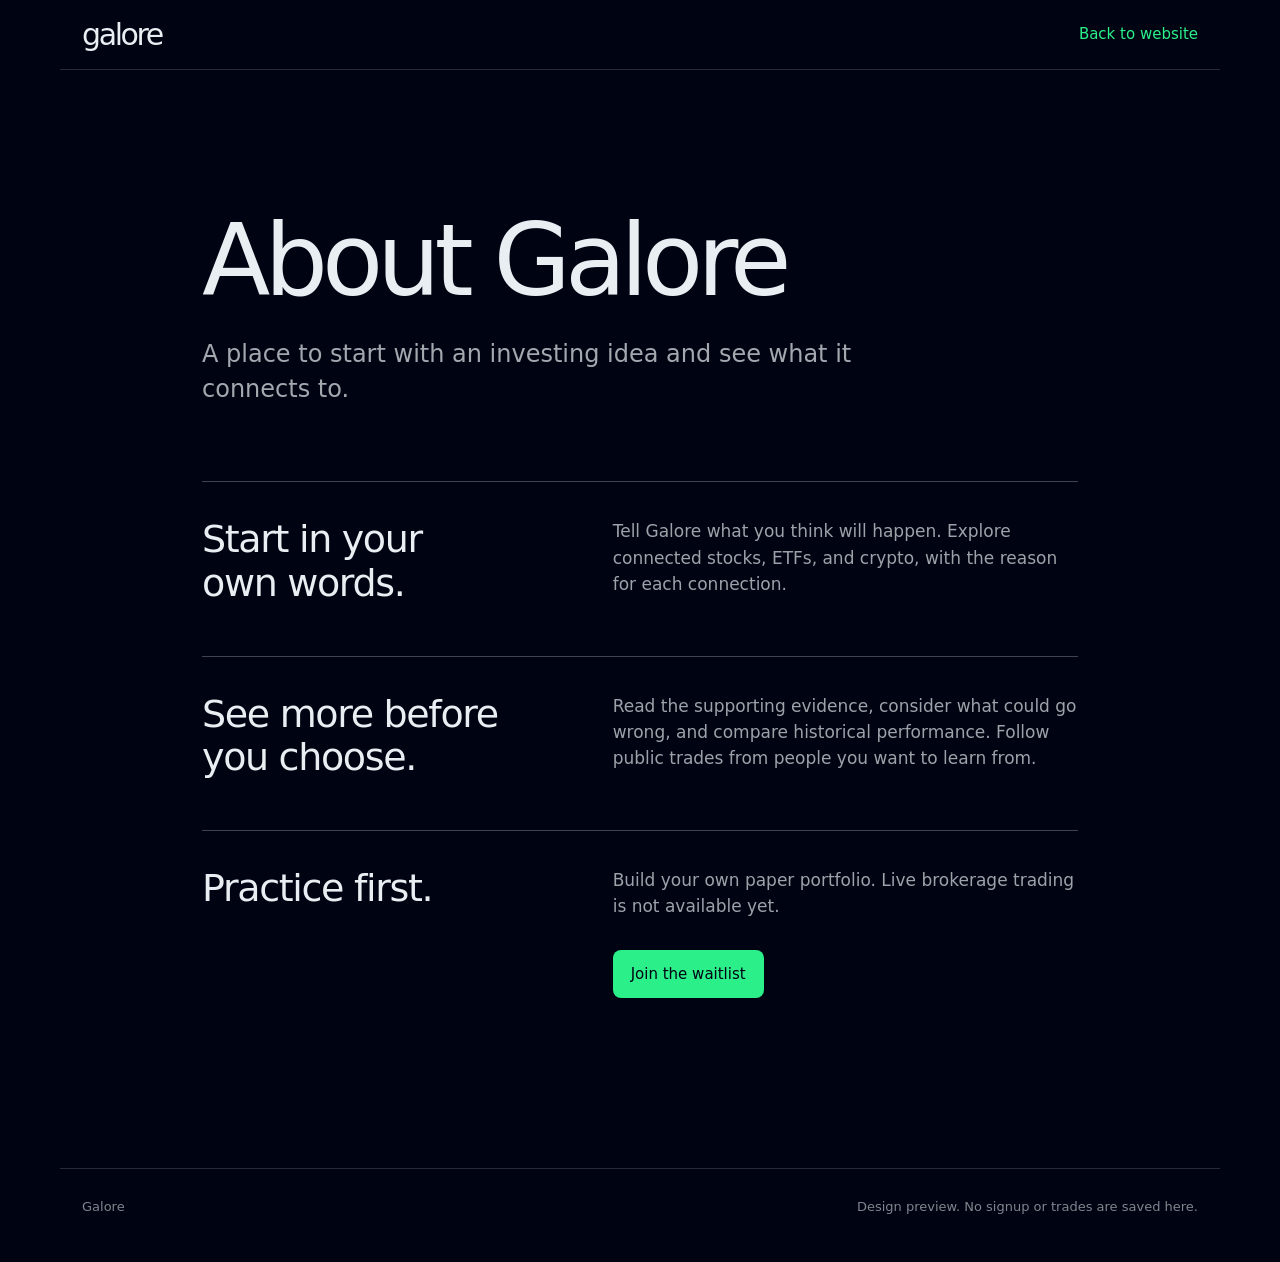
==== commit 0d3c1f3c: "Finish isolated preview pages and accessibility polish" ====
--- a/about.html
+++ b/about.html
@@ -1,93 +1 @@
-<!doctype html><html lang="en"><head><meta charset="utf-8"><meta name="viewport" content="width=device-width,initial-scale=1"><meta name="robots" content="index,follow">
-<title>About Galore | Social investing on your own rules</title>
-<meta name="description" content="Galore lets you follow creators, politicians and investors, turn a belief or any post into stock ideas, test it on past prices, and approve every trade yourself.">
-<link rel="canonical" href="https://trygalore.com/about">
-<link rel="icon" href="/favicon.ico" sizes="any">
-<link rel="icon" type="image/svg+xml" href="/galore-favicon.svg">
-<link rel="icon" type="image/png" sizes="192x192" href="/icon-192.png">
-<link rel="apple-touch-icon" href="/apple-icon.png?v=2">
-<meta property="og:type" content="website">
-<meta property="og:site_name" content="Galore">
-<meta property="og:title" content="About Galore | Social investing on your own rules">
-<meta property="og:description" content="Galore lets you follow creators, politicians and investors, turn a belief or any post into stock ideas, test it on past prices, and approve every trade yourself.">
-<meta property="og:url" content="https://trygalore.com/about">
-<meta property="og:image" content="https://trygalore.com/landing/assets/galore-share-v3.jpg">
-<meta property="og:image:width" content="1200">
-<meta property="og:image:height" content="630">
-<meta property="og:image:alt" content="Galore. Belief in. Trade out. Invest in what you believe. We keep watch.">
-<meta property="og:video" content="https://trygalore.com/landing/assets/galore-share-ripple.mp4">
-<meta property="og:video:secure_url" content="https://trygalore.com/landing/assets/galore-share-ripple.mp4">
-<meta property="og:video:type" content="video/mp4">
-<meta property="og:video:width" content="1200">
-<meta property="og:video:height" content="630">
-<meta name="twitter:card" content="summary_large_image">
-<meta name="twitter:image" content="https://trygalore.com/landing/assets/galore-share-v3.jpg">
-<link rel="stylesheet" href="/site/site.css">
-<script src="/site/site.js" defer></script>
-<link rel="preconnect" href="https://fonts.googleapis.com"><link rel="preconnect" href="https://fonts.gstatic.com" crossorigin>
-<link href="https://fonts.googleapis.com/css2?family=Geist:wght@300;400;500;600&amp;family=Geist+Mono:wght@400;500&amp;family=Instrument+Serif:ital@0;1&amp;display=swap" rel="stylesheet">
-<link rel="stylesheet" href="/landing/ripple/ripple.css?v=20261124friction5">
-<style id="gk-style">@font-face{font-family:'Instrument Serif';src:url('/landing/ripple/shared/InstrumentSerif-Regular.ttf') format('truetype');font-display:swap}.gk-wordmark{font-family:'Instrument Serif',serif;letter-spacing:-.09em;display:inline-flex;align-items:baseline;line-height:1;white-space:nowrap}.gk-o{width:.79em;height:.95em;margin:0 .02em 0 .01em;transform:translateY(.16em);overflow:visible}</style>
-</head>
-<body class="sub">
-<a class="skip" href="#main">Skip to content</a>
-<header class="hd" data-header>
-  <a class="hd-logo" href="/" aria-label="Galore home"><span data-galore-wordmark></span></a>
-  <nav class="hd-nav" aria-label="Sections">
-    <a href="/#how-it-works">How it works</a>
-    <a href="/#questions">Questions</a>
-  </nav>
-  <div class="hd-cta">
-    <a class="btn btn-go" href="/waitlist" data-sheet><span>Join the waitlist</span></a>
-    <button class="hd-menu" type="button" aria-label="Section menu" aria-expanded="false" aria-controls="mnav"><i></i><i></i></button>
-  </div>
-</header>
-<div class="mnav" id="mnav" hidden>
-  <a href="/#how-it-works">How it works</a>
-  <a href="/#questions">Questions</a>
-  <a class="btn btn-go" href="/waitlist" data-sheet><span>Join the waitlist</span></a>
-</div>
-<main id="main" class="page" data-depth=".25">
-  <h1>Follow an idea from source to decision.</h1>
-  <p class="lead">Galore brings public trades, beliefs, and past performance together. Start with a post or person, see the sources and possible investments, then choose what to follow in a paper account.</p>
-  <div class="qa" data-calm>
-    <section class="rv"><h2>What can I do on Galore today?</h2><div class="prose">
-      <p>Explore creators like Jeremy Lefebvre and Jim Cramer with their full records, losing calls included, and follow disclosed holdings from people like Nancy Pelosi, Warren Buffett and Cathie Wood. Paste a post to see the belief behind it and the companies that express it. Test Your Belief shows how an idea would have performed on past prices.</p>
-      <p>You can practise with a paper portfolio in the Galore app. Live brokerage trading is not available yet. Galore does not hold your money or place real-money trades today.</p></div></section>
-    <section class="rv"><h2>How is Galore different?</h2><div class="prose">
-      <p>Other apps earn when you trade more and show the creator's return. Galore shows yours, after fees, losing calls included. You set the amount and the limits, and nothing is bought without your approval. You can pause any time.</p></div></section>
-    <section class="rv"><h2>What does it cost?</h2><div class="prose">
-      <p>One membership is required to trade, with the same features on both plans: $89.99 a year, about $7.50 a month, or $11.99 a month. A flat fee, so there is no push to trade. <a href="/pricing">See pricing</a>.</p></div></section>
-    <section class="rv"><h2>Who is building Galore?</h2><div class="prose">
-      <p>Galore is built by Mehek Mandal. Our mission is to make investment knowledge accessible so people can build wealth their way.</p></div></section>
-    <section class="rv"><h2>What happens when I join the waitlist?</h2><div class="prose">
-      <p>We save your name and email for Galore launch updates. Confirm your email to open a $10,000 paper account. Live brokerage trading is reserved for a separate approved pilot and is not available to everyone.</p>
-      <p>After a new signup, your confirmation includes a private removal link. Read the <a href="/waitlist-privacy.html">waitlist privacy notice</a> for details.</p></div></section>
-    <section class="rv"><h2>Have a question?</h2><div class="prose">
-      <p><a href="/contact">Send Galore a message</a>. The form reaches our monitored inbox, and we can reply to the email address you provide.</p></div></section>
-    <section class="rv"><h2>What should I know before investing?</h2><div class="prose">
-      <p>Galore is not registered with the SEC or FINRA and does not give investment advice. Returns shown for people you can follow are model returns from public filings and posts, not their actual accounts. AI can make mistakes, ideas from creators can be wrong, and investing involves risk, including loss of principal. Past performance is not a promise of future returns.</p>
-      <p>Our <a href="/learn/">public-information research guides</a> explain how public trade disclosures work.</p></div></section>
-  </div>
-  <div class="page-end rv"><a class="btn btn-go" href="/waitlist" data-sheet><span>Join the waitlist</span></a><span>Updated November 24, 2026</span></div>
-</main>
-<footer class="ft-mini">
-  <span>Paper trading only. No live brokerage trading yet.</span>
-  <a href="/contact">Contact</a><a href="/waitlist-privacy.html">Privacy</a>
-  <span>&copy; 2026 Galore</span>
-  <a class="sp" href="/privacy">Privacy Policy</a><a href="/terms">Terms</a><a class="site-preferences-link" href="/privacy#site-analytics" data-site-cookie-settings>Cookie settings</a>
-</footer>
-<section class="site-preferences" aria-label="Cookie preferences" data-site-preferences hidden>
-  <p>Galore uses browser storage to run the site. You can also allow anonymous website analytics. <a href="/privacy#site-analytics">Privacy Policy</a></p>
-  <div class="site-preferences-actions">
-    <button type="button" data-site-analytics-choice="deny">Decline analytics</button>
-    <button type="button" data-site-analytics-choice="allow">Allow analytics</button>
-  </div>
-</section>
-<script src="/landing/ripple/shared/prices.js?v=20261118y"></script>
-<script src="/landing/ripple/shared/galore-kit.js?v=20261118y"></script>
-<script src="/landing/ripple/water.js?v=20261123calm"></script>
-<script src="/landing/ripple/site.js?v=20261124friction5"></script>
-</body>
-</html>
-
+<!doctype html><html lang="en"><head><meta charset="utf-8"><meta name="viewport" content="width=device-width,initial-scale=1"><meta name="robots" content="noindex,nofollow"><meta name="theme-color" content="#000412"><title>About Galore | Galore preview</title><link rel="stylesheet" href="/landing/ripple/ripple.css"><link rel="stylesheet" href="/landing/ripple/comparison-preview.css"></head><body><header class="preview-sub-nav"><a class="preview-sub-logo" href="/">galore</a><a class="preview-sub-back" href="/">Back to website</a></header><main class="preview-sub-main"><h1>About Galore</h1><p class="preview-sub-lead">A place to start with an investing idea and see what it connects to.</p><section class="preview-sub-section"><h2>Start in your own words.</h2><p>Tell Galore what you think will happen. Explore connected stocks, ETFs, and crypto, with the reason for each connection.</p></section><section class="preview-sub-section"><h2>See more before you choose.</h2><p>Read the supporting evidence, consider what could go wrong, and compare historical performance. Follow public trades from people you want to learn from.</p></section><section class="preview-sub-section"><h2>Practice first.</h2><p>Build your own paper portfolio. Live brokerage trading is not available yet.</p><a class="preview-sub-cta" href="/waitlist">Join the waitlist</a></section></main><footer class="preview-sub-foot"><a href="/">Galore</a><span>Design preview. No signup or trades are saved here.</span></footer></body></html>
--- a/landing/ripple/comparison-preview.css
+++ b/landing/ripple/comparison-preview.css
@@ -0,0 +1,161 @@
+/* Local comparison preview: a single dark canvas, open editorial sections, and clear actions. */
+:root{--ink:#000412;--abyss:#000412;--foam:#E8EEF2;--go:#2BF08A;--line:rgba(232,238,242,.17);--line2:rgba(232,238,242,.27);--w:1160px}
+html,body,.home{background:#000412;color:#E8EEF2}
+body{font-size:17px}
+.water{opacity:.26!important}
+.hd{background:#000412;border-color:var(--line);height:70px}
+.hd.is-stuck{background:#000412;backdrop-filter:none;-webkit-backdrop-filter:none}
+.hd-nav a{font-size:15px}
+.hd-nav a:hover,.hd-nav a.is-on{background:transparent;color:#E8EEF2}
+.btn,.hd-nav a,.cx-tabs,.cx-tabs button,.cx-bar,.cx-go,.chip,.mnav,.sheet,.site-mobile-cta{border-radius:9px}
+.btn-go,.site-mobile-cta{background:#2BF08A;color:#000412;box-shadow:none}
+.btn-go:hover,.btn-foam:hover{box-shadow:0 0 0 2px #E8EEF2}
+.btn-ghost,.btn-line{background:#000412;backdrop-filter:none;-webkit-backdrop-filter:none}
+.lk::after{display:none}
+.lk{text-decoration:underline;text-decoration-color:rgba(232,238,242,.35);text-underline-offset:5px}
+.hero{min-height:0;padding:clamp(72px,10vw,150px) 22px clamp(88px,9vw,132px);border-bottom:1px solid var(--line)}
+.hero-in{max-width:840px}
+.hero-h{font:500 clamp(56px,8.4vw,112px)/.99 var(--sans);letter-spacing:-.065em;color:#E8EEF2}
+.hero-h .l1{display:block}
+.hero-sub{max-width:650px;margin-top:30px;color:rgba(232,238,242,.78);font-size:clamp(18px,2vw,23px);line-height:1.42;font-weight:400}
+.hero-status{margin-top:16px;color:rgba(232,238,242,.58);font-size:14px}
+.hero-btns{margin-top:32px}
+.hero-btns .btn{min-height:48px}
+.hero-return{margin-top:16px}
+.hero-in>[data-console]{margin-top:clamp(62px,8vw,105px);max-width:770px}
+.cx-top{margin-bottom:14px}
+.cx-label{color:rgba(232,238,242,.66);letter-spacing:.09em}
+.cx-bar,.cx-panel,.mk,.fc,.sheet{background:#000412;box-shadow:none;backdrop-filter:none;-webkit-backdrop-filter:none}
+.cx-bar{border:1px solid rgba(232,238,242,.35);height:70px}
+.cx-bar:focus-within{border-color:#2BF08A;box-shadow:0 0 0 2px rgba(43,240,138,.2)}
+.cx-go{background:#2BF08A;color:#000412;box-shadow:none}
+.cx-go:hover{box-shadow:0 0 0 2px #E8EEF2}
+.cx-tabs{background:#000412;backdrop-filter:none;-webkit-backdrop-filter:none}
+.cx-ink{background:#E8EEF2;box-shadow:none}
+.cx-go svg{display:none}
+.cx-go{padding-inline:22px}
+.sec{padding-top:clamp(90px,12vw,150px)}
+.sec-h{font:500 clamp(43px,6vw,75px)/1.04 var(--sans);letter-spacing:-.055em;color:#E8EEF2;background:none;-webkit-background-clip:initial;background-clip:initial}
+.sec-intro{font-size:18px;line-height:1.55;color:rgba(232,238,242,.72);max-width:630px}
+.story{max-width:1160px;padding-bottom:clamp(92px,11vw,145px);border-bottom:1px solid var(--line)}
+.story-head{display:grid;grid-template-columns:1.4fr .6fr;gap:50px;align-items:end;margin-bottom:54px}
+.story-head h2{max-width:760px;font:500 clamp(42px,5.8vw,72px)/1.03 var(--sans);letter-spacing:-.055em}
+.story-head>p{font-size:18px;line-height:1.55;color:rgba(232,238,242,.72);max-width:330px;padding-bottom:5px}
+.story-label{color:#2BF08A;font-size:14px;font-weight:500;margin-bottom:22px}
+.story-layout{display:grid;grid-template-columns:minmax(0,.85fr) minmax(0,1.15fr);border-top:1px solid var(--line2);border-bottom:1px solid var(--line2)}
+.story-belief{padding:38px 44px 42px 0;border-right:1px solid var(--line2);display:flex;flex-direction:column;align-items:flex-start}
+.story-belief>span{font-size:13px;color:rgba(232,238,242,.58)}
+.story-belief p{font:500 clamp(35px,4vw,54px)/1.1 var(--sans);letter-spacing:-.045em;margin:36px 0 auto;max-width:480px}
+.story-belief small{font-size:13px;color:rgba(232,238,242,.55);margin-top:52px}
+.story-detail{padding:22px 0 30px 44px;min-width:0}
+.story-tabs{display:flex;gap:20px;border-bottom:1px solid var(--line);overflow-x:auto;scrollbar-width:none}
+.story-tabs::-webkit-scrollbar{display:none}
+.story-tabs button{min-height:50px;flex:none;position:relative;color:rgba(232,238,242,.57);font-size:14px;white-space:nowrap;transition:color .2s ease}
+.story-tabs button[aria-selected=true]{color:#E8EEF2}
+.story-tabs button[aria-selected=true]::after{content:"";position:absolute;bottom:0;left:0;right:0;height:2px;background:#2BF08A}
+.story-panel{min-height:268px}
+.story-panel[hidden]{display:none}
+.story-panel.is-entering{animation:story-enter .25s cubic-bezier(.2,.7,.1,1)}
+@keyframes story-enter{from{transform:translateY(9px);opacity:.4}to{transform:none;opacity:1}}
+.story-panel-lead{font-size:17px;line-height:1.45;margin:28px 0 10px;max-width:520px}
+.story-row{display:grid;grid-template-columns:minmax(140px,.7fr) minmax(0,1.3fr);gap:18px;padding:15px 0;border-bottom:1px solid var(--line);font-size:14px;line-height:1.45}
+.story-row b{font-weight:500;color:#E8EEF2}
+.story-row span{color:rgba(232,238,242,.68)}
+.story-action{display:flex;align-items:center;gap:24px;margin-top:28px;font-size:13px}
+.story-action a{background:#2BF08A;color:#000412;padding:13px 19px;border-radius:8px;font-weight:600;transition:transform .16s ease}
+.story-action a:active{transform:scale(.97)}
+.story-action span{color:rgba(232,238,242,.58)}
+.dash{padding-top:clamp(95px,11vw,140px)}
+.dash .sec-h{margin-bottom:18px}
+.dash .sec-intro{margin:0 auto 58px;text-align:center}
+.devices{padding-bottom:11%}
+.markets{padding-top:18px}
+.feat{padding-top:clamp(92px,10vw,130px)}
+.feat .sec-h{margin-bottom:20px}
+.feat .sec-intro{margin:0 auto 55px}
+.fgrid{gap:0 52px}
+.fc,.fc:hover{padding:38px 0 45px;min-height:0;background:#000412;backdrop-filter:none;-webkit-backdrop-filter:none;border-bottom:1px solid var(--line2)}
+.fc h3{font:500 clamp(26px,2.7vw,34px)/1.15 var(--sans);letter-spacing:-.035em}
+.feature-lead{font-size:16px;line-height:1.45;color:rgba(232,238,242,.68);margin:10px 0 27px;max-width:440px}
+.fc-body{flex:1}
+.fc-foot{margin-top:28px}
+.fc .btn-line{min-height:42px;font-size:14px}
+.faq{padding-bottom:10px}
+.faq summary::after{content:"+";display:grid;place-items:center;background:none;box-shadow:none!important;width:32px;height:32px;border:0;border-radius:0;color:#2BF08A;font:300 26px/1 var(--sans)}
+.faq details[open] summary::after{content:"−"}
+.faq details[open] p{animation:none}
+.closing{max-width:950px;padding-top:clamp(115px,14vw,185px)}
+.close-h{font:500 clamp(48px,7vw,88px)/1.03 var(--sans);letter-spacing:-.055em;color:#E8EEF2;background:none;-webkit-background-clip:initial;background-clip:initial}
+.closing::before{display:none}
+.close-sub{color:rgba(232,238,242,.68)}
+.sheet{background:#000412;border-color:var(--line2);box-shadow:none;backdrop-filter:none;-webkit-backdrop-filter:none}
+.sheet-bg{background:rgba(0,4,18,.86)}
+.sheet h2{color:#E8EEF2}
+.sheet-ctx{color:#2BF08A}
+.ft{border-color:var(--line2)}
+.ft-logo{font-size:clamp(70px,15vw,165px)}
+.rv,.rv.in,.rv.show,.rv.is-visible{opacity:1;transform:none;filter:none;transition:none}
+@media(max-width:760px){
+ .hd{height:64px;padding-inline:18px}.hd .btn{min-height:42px}.mnav{inset:64px 12px auto}
+ .hero{padding:62px 18px 80px}.hero-h{font-size:clamp(52px,13vw,77px)}.hero-sub{font-size:18px;line-height:1.45;margin-top:25px}.hero-status{font-size:13px}
+ .hero-in>[data-console]{margin-top:72px}.cx-bar{height:64px;padding-left:16px}.cx-go{padding:0;width:49px}.cx-go svg{display:block}
+ .story{padding:90px 18px 100px}.story-head{display:block;margin-bottom:35px}.story-head>p{margin-top:22px;max-width:500px}.story-layout{display:block}.story-belief{border-right:0;border-bottom:1px solid var(--line2);padding:28px 0 32px}.story-belief p{margin:22px 0 0}.story-belief small{margin-top:24px}.story-detail{padding:18px 0 30px}.story-panel{min-height:0}.story-row{grid-template-columns:1fr;gap:4px;padding-block:12px}.story-action{flex-wrap:wrap}
+ .dash{padding-top:90px}.dash .sec-intro{margin:0 20px 30px}.markets{padding-top:0}
+ .feat{padding-top:90px}.feat .sec-intro{margin:0 20px 24px}.fc{padding-block:32px 39px}.feature-lead{margin-bottom:21px}.faq summary{font-size:23px}
+ .closing{padding-top:105px}.ft-logo{font-size:clamp(70px,18vw,130px)}
+}
+@media(prefers-reduced-motion:reduce){html{scroll-behavior:auto}.water{display:none}.story-panel.is-entering{animation:none}.story-action a,.story-tabs button{transition:none}}
+/* Keep the attention color for actions and selected states. */
+.wl-tick,.gate-rings{display:none}
+.sheet .fld input{background:#000412;color:#E8EEF2}
+.sheet .fld input:focus{border-color:#2BF08A}
+.sheet .wl-form .btn-go{min-height:48px}
+.story-tabs button:focus-visible,.story-action a:focus-visible,.btn:focus-visible{outline:2px solid #2BF08A;outline-offset:3px}
+@media(max-width:760px){.sheet{background:#000412}.site-mobile-cta{box-shadow:none}}
+@media(max-width:760px){
+ .cx-go{width:auto;min-width:112px;padding:0 10px}
+ .cx-go span{display:inline;font-size:12px}
+ .devices{padding-bottom:0}
+ .devices .laptop{display:none}
+ .devices .phone{position:relative;width:min(286px,72vw);right:auto;bottom:auto;margin:0 auto}
+ .devices .phone-bar{font-size:11px;padding:10px 16px 4px}
+ .devices .phone-bar i{height:10px}
+ .devices .phone-screen{padding:6px;border-radius:27px}
+ .dash .scan-leg{display:none}
+}
+.preview-app{max-width:980px;margin:0 auto;border:1px solid rgba(232,238,242,.26);background:#000412;min-height:530px}
+.preview-app-top{min-height:65px;padding:0 28px;display:flex;align-items:center;justify-content:space-between;border-bottom:1px solid var(--line)}
+.preview-app-top strong{font:500 27px/1 var(--sans);letter-spacing:-.08em}
+.preview-app-top span,.preview-app-caption{font-size:13px;color:rgba(232,238,242,.5)}
+.preview-app-tabs{display:flex;gap:32px;padding:0 28px;border-bottom:1px solid var(--line);overflow-x:auto;scrollbar-width:none}
+.preview-app-tabs button{min-height:53px;flex:none;color:rgba(232,238,242,.56);font-size:15px;position:relative}
+.preview-app-tabs button[aria-selected=true]{color:#E8EEF2}
+.preview-app-tabs button[aria-selected=true]::after{content:"";position:absolute;left:0;right:0;bottom:0;height:2px;background:#2BF08A}
+.preview-app-content{padding:clamp(36px,6vw,68px)}
+.preview-app-panel[hidden]{display:none}
+.preview-app-panel.is-entering{animation:story-enter .25s cubic-bezier(.2,.7,.1,1)}
+.preview-app-panel h3{font:500 clamp(32px,4.4vw,54px)/1.1 var(--sans);letter-spacing:-.045em;margin:14px 0}
+.preview-app-panel>p:not(.preview-app-kicker){font-size:17px;color:rgba(232,238,242,.68);max-width:540px}
+.preview-app-kicker{color:#2BF08A;font-size:13px}
+.preview-app-belief{max-width:630px;border:1px solid var(--line2);padding:24px;margin-top:36px;font-size:21px}
+.preview-app-hint{display:block;color:rgba(232,238,242,.58);font-size:13px;margin-top:15px}
+.preview-app-list{max-width:660px;margin-top:32px;border-top:1px solid var(--line)}
+.preview-app-list>div{padding:16px 0;border-bottom:1px solid var(--line);font-size:17px}
+.preview-app-caption{text-align:center;margin-top:14px}
+@media(max-width:760px){.preview-app{min-height:450px}.preview-app-top{padding-inline:20px}.preview-app-tabs{gap:25px;padding-inline:20px}.preview-app-content{padding:40px 22px}.preview-app-belief{font-size:18px}}
+@media(prefers-reduced-motion:reduce){.preview-app-panel.is-entering{animation:none}}
+.mnav{background:#000412;backdrop-filter:none;-webkit-backdrop-filter:none}
+.mnav:not([hidden]) ~ .site-mobile-cta{display:none!important}
+.fc .cap{font:400 15px/1.5 var(--sans);letter-spacing:normal;color:rgba(232,238,242,.68)}
+.preview-sub-nav{height:70px;max-width:1160px;margin:auto;padding:0 22px;display:flex;align-items:center;justify-content:space-between;border-bottom:1px solid var(--line)}
+.preview-sub-logo{font:500 30px/1 var(--sans);letter-spacing:-.08em}
+.preview-sub-back{color:#2BF08A;font-size:15px}
+.preview-sub-main{max-width:920px;margin:auto;padding:clamp(80px,11vw,145px) 22px 120px}
+.preview-sub-main h1{font:500 clamp(56px,8vw,100px)/1 var(--sans);letter-spacing:-.06em}
+.preview-sub-lead{max-width:660px;color:rgba(232,238,242,.7);font-size:clamp(19px,2.2vw,24px);line-height:1.45;margin:26px 0 75px}
+.preview-sub-section{border-top:1px solid var(--line2);padding:36px 0 50px;display:grid;grid-template-columns:.9fr 1.1fr;gap:30px}
+.preview-sub-section h2{font:500 clamp(26px,3vw,38px)/1.15 var(--sans);letter-spacing:-.035em}
+.preview-sub-section p{color:rgba(232,238,242,.68);line-height:1.55;max-width:490px}
+.preview-sub-cta{display:inline-flex;background:#2BF08A;color:#000412;padding:13px 18px;border-radius:8px;justify-self:start;grid-column:2;font-size:15px;font-weight:500}
+.preview-sub-foot{max-width:1160px;margin:auto;border-top:1px solid var(--line);padding:28px 22px 45px;display:flex;justify-content:space-between;gap:20px;color:rgba(232,238,242,.55);font-size:13px}
+@media(max-width:760px){.preview-sub-section{display:block}.preview-sub-section p{margin-top:15px}.preview-sub-cta{margin-top:24px}.preview-sub-foot{display:block}.preview-sub-foot span{display:block;margin-top:15px}}
